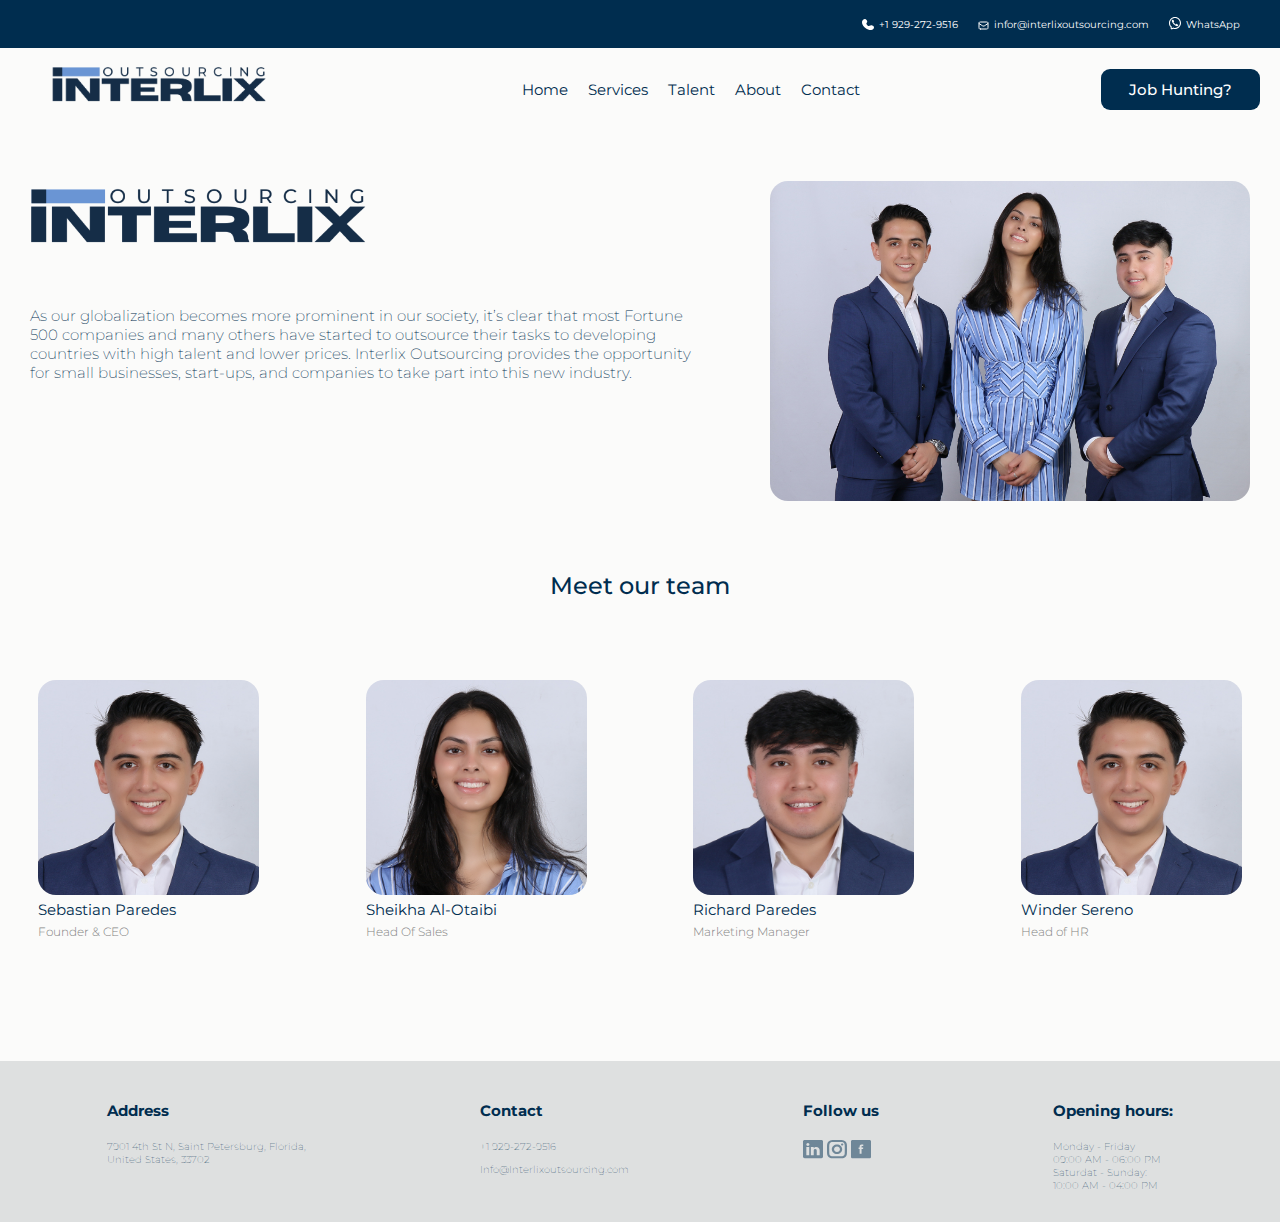
==== about.html @ 21074e36 "deploy of about page" ====
<!DOCTYPE html>
<html>
<head>
    <meta name="viewport" content="width=device-width, initial-scale=1">
    <link rel="stylesheet" type="text/css" href="css/about-mobile.css" media="screen and (max-width: 768px)">
    <link rel="stylesheet" type="text/css" href="css/about.css" media="screen and (min-width: 769px)">    
    <link href="https://fonts.googleapis.com/css2?family=Montserrat:wght@100;200;300;400;500;600;700&display=swap" rel="stylesheet">
</head>
<div class="header">
    <nav class="navbar navbar-1">
        <div class="nav-block">
            <svg xmlns="http://www.w3.org/2000/svg" width="12" height="11" viewBox="0 0 12 11" fill="none">
                <path d="M4.5282 0.904869L5.01495 1.70439C5.45422 2.4259 5.2779 3.37242 4.58602 4.00662C4.58602 4.00662 3.74691 4.77594 5.26837 6.17067C6.78937 7.56492 7.62915 6.79616 7.62915 6.79616C8.32102 6.16194 9.35355 6.00031 10.1407 6.40298L11.0128 6.84917C12.2014 7.45719 12.3418 8.9851 11.2971 9.94279C10.6693 10.5182 9.9003 10.966 9.05017 10.9955C7.6191 11.0453 5.18872 10.7133 2.75077 8.47848C0.312849 6.24368 -0.0493409 4.01585 0.00491405 2.70401C0.0371415 1.92473 0.525601 1.21979 1.15336 0.644347C2.19807 -0.313308 3.86488 -0.184635 4.5282 0.904869Z" fill="white"/>
              </svg>
              <div class="nav-text">
                +1 929-272-9516
              </div>
        </div>
        <div class="nav-block">
            <a href="mailto:infor@interlixoutsourcing.com" target="_blank">
            <svg xmlns="http://www.w3.org/2000/svg" width="11" height="9" viewBox="0 0 11 9" fill="none">
                <path d="M1 2.5L3.72496 4.31665C4.36647 4.7443 4.68725 4.95815 5.0339 5.04125C5.3403 5.11465 5.6597 5.11465 5.9661 5.04125C6.31275 4.95815 6.63355 4.7443 7.27505 4.31665L10 2.5M2.6 8H8.4C8.96005 8 9.2401 8 9.454 7.891C9.64215 7.79515 9.79515 7.64215 9.891 7.454C10 7.2401 10 6.96005 10 6.4V2.6C10 2.03995 10 1.75992 9.891 1.54601C9.79515 1.35785 9.64215 1.20486 9.454 1.10899C9.2401 1 8.96005 1 8.4 1H2.6C2.03995 1 1.75992 1 1.54601 1.10899C1.35785 1.20486 1.20486 1.35785 1.10899 1.54601C1 1.75992 1 2.03994 1 2.6V6.4C1 6.96005 1 7.2401 1.10899 7.454C1.20486 7.64215 1.35785 7.79515 1.54601 7.891C1.75992 8 2.03994 8 2.6 8Z" stroke="white" stroke-linecap="round" stroke-linejoin="round"/>
              </svg>
            </a>
              <div class="nav-text">
                infor@interlixoutsourcing.com
              </div>
        </div>
        <div class="nav-block">
            <a href="http://wa.me/+13475621652" target="_blank">
            <svg xmlns="http://www.w3.org/2000/svg" width="12" height="13" viewBox="0 0 12 13" fill="none">
                <path d="M2.73493 3.82155C2.79726 3.3286 3.4379 2.65864 3.94632 2.73298L3.94551 2.73217C4.4403 2.8262 4.83198 3.67781 5.05284 4.06074C5.20933 4.33858 5.10771 4.62008 4.96175 4.73886C4.76484 4.89757 4.45693 5.11655 4.52153 5.33642C4.63639 5.72729 6.00002 7.09093 6.67071 7.47859C6.92457 7.62531 7.10866 7.23831 7.26586 7.04004C7.38008 6.88753 7.66181 6.79639 7.93901 6.94693C8.35301 7.18802 8.74301 7.46822 9.10366 7.78366C9.28377 7.9342 9.32604 8.15669 9.20124 8.39184C8.98142 8.806 8.34564 9.35217 7.88413 9.24117C7.07806 9.04737 3.81821 7.78366 2.77111 4.12257C2.71223 3.94938 2.72705 3.8839 2.73493 3.82155Z" fill="white"/>
                <path fill-rule="evenodd" clip-rule="evenodd" d="M6 12C5.33258 12 4.96331 11.9284 4.36364 11.7273L3.21514 12.3015C2.48979 12.6642 1.63636 12.1367 1.63636 11.3258V10.0909C0.461755 8.99564 0 7.73275 0 6C0 2.68629 2.68629 0 6 0C9.31369 0 12 2.68629 12 6C12 9.31369 9.31369 12 6 12ZM2.72727 9.61653L2.38034 9.29302C1.46775 8.44211 1.09091 7.49078 1.09091 6C1.09091 3.28879 3.28879 1.09091 6 1.09091C8.71124 1.09091 10.9091 3.28879 10.9091 6C10.9091 8.71124 8.71124 10.9091 6 10.9091C5.46235 10.9091 5.21018 10.8605 4.71052 10.693L4.28098 10.5489L2.72727 11.3258V9.61653Z" fill="white"/>
              </svg>
                              </a>
              <div class="nav-text">
                WhatsApp
              </div>
        </div>
    </nav>
    <nav class="navbar navbar-2">
<div class="navbar-logo">
    <img src="assets/logo.png" alt="Interlix Logo" width="280" height="51">
</div>
<div class="navbar-buttons">
    <ul>
        <li><a href="index.html">Home</a></li>
        <li><a href="services.html">Services</a></li>
        <li><a href="#">Talent</a></li>
        <li><a href="about.html">About</a></li>
        <li><a href="#">Contact</a></li>
    </ul>
</div>
<div class="job-hunting-button">
    <a href="#" class="button">Job Hunting?</a>
</div>
</nav>

<body>

    <div class="about-section">
        <div class="about-content">
            <img src="assets/logo.png">
            <h3>As our globalization becomes more prominent in our society, it’s clear that most Fortune 500 companies and many others have started to outsource their tasks to developing countries with high talent and lower prices. Interlix Outsourcing provides the opportunity for small businesses, start-ups, and companies to take part into this new industry. </h3>
        </div>
        <div class="team-photo">
            <img src="assets/team.jpg">
        </div>
    </div>

    <div class="meet-our-team">
        <h2>Meet our team</h2>
        <div class="profile-cards">
            <div class="profile-card">
                <img src="assets/Sebastian.jpg">
                <h4>Sebastian Paredes</h4>
                <p>Founder & CEO</p>
            </div>
            <div class="profile-card">
                <img src="assets/Sheikha.jpg">
                <h4>Sheikha Al-Otaibi</h4>
                <p>Head Of Sales</p>
            </div>
            <div class="profile-card">
                <img src="assets/Richard.jpg">
                <h4>Richard Paredes</h4>
                <p>Marketing Manager</p>
            </div>
            <div class="profile-card">
                <img src="assets/Sebastian.jpg">
                <h4>Winder Sereno</h4>
                <p>Head of HR</p>
            </div>
        </div>
    </div>

    <footer class="footer">
        <div class="footer-block">
            <h4>Address</h4>
            <p>7901 4th St N, Saint Petersburg, Florida,<br>United States, 33702</p>
        </div>
        
        <div class="footer-block">
            <h4>Contact</h4>
            <p>+1 929-272-9516</p>
            <p>Info@Interlixoutsourcing.com</p>
        </div>

        <div class="footer-block">
            <h4>Follow us</h4>
            <a href="https://www.linkedin.com/company/interlix-outsourcing-boston/" target="_blank">
            <svg xmlns="http://www.w3.org/2000/svg" width="20" height="19" viewBox="0 0 20 19" fill="none">
                <path opacity="0.5" d="M18.3996 0.00164536H1.71246C1.49738 -0.0075959 1.28241 0.0221576 1.07988 0.0892198C0.877343 0.156282 0.691222 0.259323 0.532151 0.392438C0.373092 0.525565 0.244207 0.686164 0.152897 0.865027C0.0615863 1.0439 0.00962478 1.23753 0 1.43484V16.7758C0.0125997 17.1887 0.19707 17.5816 0.515525 17.8737C0.833981 18.1658 1.26227 18.335 1.71246 18.3466H18.3996C18.8372 18.3287 19.2498 18.1542 19.5489 17.8606C19.848 17.567 20.0098 17.1776 19.9995 16.7758V1.43484C20.0032 1.2428 19.9639 1.05211 19.8843 0.874463C19.8047 0.696827 19.6863 0.535976 19.5364 0.401771C19.3867 0.267578 19.2086 0.162875 19.0131 0.0940698C18.8176 0.0252648 18.6088 -0.00618563 18.3996 0.00164536ZM6.24986 15.2968H3.33742V7.12181H6.24986V15.2968ZM4.86239 5.88349C4.65915 5.88999 4.45665 5.85787 4.2676 5.78914C4.07854 5.72042 3.90702 5.61657 3.76383 5.48413C3.62062 5.3517 3.50881 5.19353 3.43543 5.01956C3.36205 4.84559 3.32869 4.65959 3.33742 4.47323C3.32844 4.28485 3.36247 4.09683 3.43736 3.92124C3.51224 3.74563 3.62632 3.58633 3.77225 3.45354C3.9182 3.32075 4.09278 3.21741 4.28481 3.15015C4.47686 3.08288 4.6821 3.05319 4.88739 3.06296C5.09062 3.05647 5.29313 3.08858 5.48217 3.15731C5.67123 3.22603 5.84275 3.32988 5.98595 3.46232C6.12916 3.59475 6.24097 3.75292 6.31434 3.92689C6.38773 4.10086 6.42109 4.28686 6.41235 4.47323C6.42134 4.6616 6.3873 4.84962 6.31242 5.02521C6.23753 5.20082 6.12346 5.36012 5.97753 5.49291C5.83158 5.6257 5.65699 5.72904 5.46496 5.7963C5.27292 5.86357 5.06767 5.89326 4.86239 5.88349ZM16.6746 15.2968H13.7497V10.8252C13.7497 9.75889 13.3372 9.0251 12.2997 9.0251C11.9775 9.02762 11.6639 9.12152 11.4021 9.29397C11.1402 9.46641 10.943 9.70891 10.8373 9.98821C10.756 10.1976 10.722 10.4199 10.7373 10.6417V15.2968H7.86232V7.12181H10.7373V8.26837C10.9929 7.83761 11.3732 7.48011 11.8365 7.23521C12.2997 6.99042 12.8277 6.86783 13.3622 6.881C15.2496 6.881 16.6746 8.02759 16.6746 10.4698V15.2968Z" fill="#002D4F"/>
              </svg>
            </a>
            <a href="https://www.instagram.com/interlixoutsourcing/" target="_blank">
              <svg xmlns="http://www.w3.org/2000/svg" width="20" height="19" viewBox="0 0 20 19" fill="none">
                <path opacity="0.5" d="M14.4319 0.0590178C15.4466 0.101498 16.148 0.238266 16.7971 0.469683C17.4465 0.701196 17.9383 0.994676 18.427 1.44302C18.9157 1.89134 19.2356 2.34242 19.4881 2.93822C19.7403 3.53374 19.8894 4.17706 19.9357 5.1078C19.993 6.26209 20 6.66896 20 9.17329C20 11.6777 19.993 12.0845 19.9357 13.2388C19.8894 14.1696 19.7403 14.8129 19.488 15.4086C19.2356 16.0042 18.9156 16.4553 18.427 16.9036C17.9383 17.3519 17.4465 17.6454 16.797 17.877C16.1477 18.1084 15.4464 18.2451 14.4319 18.2876C13.1739 18.3402 12.7305 18.3466 10 18.3466C7.26953 18.3466 6.82609 18.3402 5.5681 18.2876C4.55355 18.2451 3.85226 18.1084 3.20285 17.8769C2.55347 17.6454 2.06166 17.3519 1.57302 16.9036C1.08431 16.4553 0.76435 16.0041 0.511932 15.4084C0.259703 14.8129 0.110642 14.1696 0.0643366 13.2389C0.00696079 12.0853 0 11.6787 0 9.17329C0 6.66788 0.0069608 6.26133 0.0643373 5.10774C0.110642 4.17706 0.259703 3.53374 0.511969 2.93814C0.764325 2.34248 1.08428 1.89135 1.57298 1.44306C2.06166 0.994722 2.55347 0.701223 3.20288 0.469685C3.85197 0.238274 4.55341 0.101498 5.56803 0.0590177C6.82562 0.00638479 7.26877 0 10 0C12.7312 0 13.1744 0.00638489 14.4319 0.0590178ZM10 2.03851C7.29966 2.03851 6.88667 2.04446 5.66933 2.09541C4.89679 2.12776 4.43294 2.21821 4.0079 2.36974C3.64498 2.49913 3.41438 2.63675 3.14437 2.88447C2.8743 3.13221 2.72428 3.34374 2.5833 3.67649C2.41808 4.06657 2.31951 4.492 2.28425 5.20067C2.22871 6.31733 2.22222 6.69621 2.22222 9.17329C2.22222 11.6504 2.22871 12.0293 2.28425 13.1459C2.31951 13.8546 2.41808 14.28 2.58325 14.67C2.72428 15.0029 2.87433 15.2144 3.14441 15.4622C3.41438 15.7099 3.64498 15.8475 4.00777 15.9768C4.4331 16.1284 4.89684 16.2189 5.66937 16.2512C6.88717 16.3021 7.30043 16.3081 10 16.3081C12.6996 16.3081 13.1128 16.3021 14.3307 16.2512C15.1031 16.2189 15.5668 16.1284 15.9921 15.9769C16.355 15.8475 16.5856 15.7099 16.8556 15.4622C17.1256 15.2145 17.2757 15.0029 17.4167 14.6701C17.5819 14.28 17.6805 13.8546 17.7157 13.146C17.7713 12.0286 17.7778 11.6494 17.7778 9.17329C17.7778 6.69727 17.7713 6.31807 17.7158 5.20068C17.6805 4.492 17.5819 4.06657 17.4168 3.67665C17.2757 3.3437 17.1256 3.13214 16.8556 2.88443C16.5856 2.63675 16.355 2.49914 15.9921 2.36975C15.567 2.2182 15.1032 2.12776 14.3306 2.09541C13.1133 2.04446 12.7003 2.03851 10 2.03851ZM10 13.9298C7.1363 13.9298 4.81481 11.8003 4.81481 9.17331C4.81481 6.54635 7.1363 4.41678 10 4.41678C12.8637 4.41678 15.1852 6.54635 15.1852 9.17331C15.1852 11.8003 12.8637 13.9298 10 13.9298ZM10 11.8913C11.6364 11.8913 12.963 10.6744 12.963 9.17331C12.963 7.67219 11.6364 6.45529 10 6.45529C8.3636 6.45529 7.03704 7.67219 7.03704 9.17331C7.03704 10.6744 8.3636 11.8913 10 11.8913ZM15.1852 5.43604C14.5715 5.43604 14.0741 4.9797 14.0741 4.41678C14.0741 3.85386 14.5715 3.39752 15.1852 3.39752C15.7988 3.39752 16.2963 3.85386 16.2963 4.41678C16.2963 4.9797 15.7988 5.43604 15.1852 5.43604Z" fill="#002D4F"/>
              </svg>
            </a>
            <a href="https://www.facebook.com/profile.php?id=100094595775910" target="_blank">
              <svg xmlns="http://www.w3.org/2000/svg" width="20" height="19" viewBox="0 0 20 19" fill="none">
                <path opacity="0.5" d="M18.4375 0H1.5625C0.699219 0 0 0.641415 0 1.43333V16.9133C0 17.7052 0.699219 18.3466 1.5625 18.3466H18.4375C19.3008 18.3466 20 17.7052 20 16.9133V1.43333C20 0.641415 19.3008 0 18.4375 0ZM12.207 7.61815L12.0938 8.99056H10.5586V13.7564H8.62109V8.99056H7.58594V7.61815H8.62109V6.69723C8.62109 6.29232 8.63281 5.66524 8.95312 5.27465C9.29297 4.86257 9.75781 4.58307 10.5586 4.58307C11.8633 4.58307 12.4102 4.75507 12.4102 4.75507L12.1523 6.15974C12.1523 6.15974 11.7227 6.04507 11.3203 6.04507C10.918 6.04507 10.5586 6.17765 10.5586 6.54673V7.61815H12.207Z" fill="#002D4F"/>
              </svg>
            </a>
        </div>
        <div class="footer-block">
            <h4>Opening hours:</h4>
            <p>Monday - Friday <br>
            09:00 AM - 06:00 PM<br>
            Saturdat - Sunday: <br>
            10:00 AM - 04:00 PM</p>
        </div>
    </footer>
    
</body>
</html>
---- css/about-mobile.css ----
body {
    margin: 0;
    padding: 0;
    font-family: 'Montserrat', sans-serif;
    font-weight: 100;
    background: #FBFBFA;
}

/* HEADER */

.header {
    background: #FBFBFA;
    display: flex;
    flex-direction: column;
    align-items: stretch;
    font-family: 'Montserrat', sans-serif;
    font-weight: 100;
}

.navbar {
    display: flex;
    align-items: center;
    padding: 10px 20px;
    color: #ffffff;
    font-weight: bold;
    font-size: 16px;
}

/* NAVBAR 1 */

.navbar-1 {
    background: #002D4F;
    height: 28px;
    display: flex;
    align-items: center;
    justify-content: space-between;
    padding-right: 40px;
    padding-left: 40px;
}

.nav-block {
    display: flex;
    align-items: center;
    justify-content: center;
    flex-direction: row;
}

.nav-block svg {
    margin-right: 5px;
}

.nav-text {
    font-size: 10px;
    font-weight: 400;
    margin-right: 20px;
}

/* NAVBAR 2 */

.navbar-2 {
    height: 83px;
    display: flex;
    justify-content: space-between;
    align-items: center;
    padding: 0 20px;
    display: none;
}

.navbar-logo img {
    width: 280px;
    height: 51px;
    display: none;
}

.navbar-buttons ul {
    list-style: none;
    display: flex;
    align-items: center;
    justify-content: space-between;
    margin: 0;
    padding: 0;
    width: 500px;
    display: none;
}

.navbar-buttons li {
    margin-right: 20px;
    display: none;
}

.navbar-buttons a {
    text-decoration: none;
    color: #002D4F;; 
    font-family: Montserrat;
    font-size: 15px;
    font-weight: 400;
    display: none;
}

.job-hunting-button .button {
    width: 159px;
    height: 41px;
    background: #002D4F;
    color: #FFF;
    text-align: center;
    font-family: Montserrat;
    font-size: 15px;
    display: flex;
    font-weight: 500;
    border-radius: 9px;
    align-items: center;
    justify-content: center;
    text-decoration: none;
    border: none;
    cursor: pointer;
    display: none;
}

/* ABOUT SECTION */

.about-section {
    display: flex;
    align-items: center;
    justify-content: center;
    flex-direction: column;
    margin-top: 50px;
}

.about-content {
    display: flex;
    align-items: flex-start;
    justify-content: center;
    flex-direction: column;
    width: 100%;
}

.about-content img {
    display: flex;
    height: 5rem;
    margin-left: -20px;
}

.about-content h3 {
    font-size: 15px;
    font-weight: 200;
    color: #002D4F;
    padding: 30px;
}

.team-photo img {
    display: flex;
    height: 15rem;
    border-radius: 18px;
}

.team-photo {
    display: flex;
    align-items: center;
    justify-content: center;
    margin-left: 30px;
    margin-right: 30px;
}

/* MEET OUR TEAM SECTION */

.meet-our-team {
    display: flex;
    flex-direction: column;
    align-items: center;
    margin-top: 50px;
    margin-bottom: 50px;
    width: 100%;
}

.meet-our-team h2 {
    color: #002D4F;
    font-weight: 500;
}

.profile-cards {
    display: flex;
    align-items: center;
    justify-content: space-around;
    gap: 30px;
    flex-direction: column;
    padding: 60px;

}

.profile-card {
    display: flex;
    flex-direction: column;
}

.profile-card img{
    height: 215px;
    width: 221px;
    border-radius: 18px;
}

.profile-card h4 {
    font-size: 15px;
    margin-top: 5px;
    margin-bottom: 0px;
    color: #002D4F;
    font-weight: 400;
}

.profile-card p {
    font-size: 12px;
    margin-top: 5px;
    opacity: 0.5;
    font-weight: 300;
}

/* FOOTER */

.footer {
    background-color: #DEE0E0;
    padding: 20px;
    display: flex;
    justify-content: space-around;
    color: #002D4F;
    flex-direction: column;
}

.footer-block {
    text-align: left;
    padding: 20px;

}

.footer h4 {
    font-size: 25px;
}

.footer p {
    font-size: 20px;
}

.footer svg {
    cursor: pointer;
}


.footer-block a {
    text-decoration: none;
}
---- css/about.css ----
body {
    margin: 0;
    padding: 0;
    font-family: 'Montserrat', sans-serif;
    font-weight: 100;
    background: #FBFBFA;
}

/* HEADER */

.header {
    background: #FBFBFA;
    display: flex;
    flex-direction: column;
    align-items: stretch;
    font-family: 'Montserrat', sans-serif;
    font-weight: 100;
}

.navbar {
    display: flex;
    align-items: center;
    padding: 10px 20px;
    color: #ffffff;
    font-weight: bold;
    font-size: 16px;
}

/* NAVBAR 1 */

.navbar-1 {
    background: #002D4F;
    height: 28px;
    display: flex;
    align-items: center;
    justify-content: flex-end;
}

.nav-block {
    display: flex;
    align-items: center;
    justify-content: center;
    flex-direction: row;
}

.nav-block svg {
    margin-right: 5px;
}

.nav-text {
    font-size: 10px;
    font-weight: 400;
    margin-right: 20px;
}

/* NAVBAR 2 */

.navbar-2 {
    height: 83px;
    display: flex;
    justify-content: space-between;
    align-items: center;
    padding: 0 20px;
}

.navbar-logo img {
    width: fill;
    height: fill;
}

.navbar-buttons ul {
    list-style: none;
    display: flex;
    align-items: center;
    justify-content: space-around;
    margin: 0;
    padding: 0;
}

.navbar-buttons li {
    margin-right: 20px;
}

.navbar-buttons a {
    text-decoration: none;
    color: #002D4F;; 
    font-family: Montserrat;
    font-size: 15px;
    font-weight: 400;
}

.job-hunting-button .button {
    width: 159px;
    height: 41px;
    background: #002D4F;
    color: #FFF;
    text-align: center;
    font-family: Montserrat;
    font-size: 15px;
    display: flex;
    font-weight: 500;
    border-radius: 9px;
    align-items: center;
    justify-content: center;
    text-decoration: none;
    border: none;
    cursor: pointer;
}

/* ABOUT SECTION */

.about-section {
    display: flex;
    align-items: flex-start;
    justify-content: center;
    flex-direction: row;
    margin-top: 50px;
}

.about-content {
    display: flex;
    align-items: flex-start;
    justify-content: center;
    flex-direction: column;
    width: 100%;
}

.about-content img {
    display: flex;
    height: 5rem;
    margin-left: -20px;
}

.about-content h3 {
    font-size: 15px;
    font-weight: 200;
    color: #002D4F;
    padding: 30px;
    max-width: 800px;
}

.team-photo img {
    display: flex;
    height: 20rem;
    border-radius: 18px;
}

.team-photo {
    display: flex;
    margin-left: 30px;
    margin-right: 30px;
}

/* MEET OUR TEAM SECTION */

.meet-our-team {
    display: flex;
    flex-direction: column;
    align-items: center;
    margin-top: 50px;
    margin-bottom: 50px;
    width: 100%;
}

.meet-our-team h2 {
    color: #002D4F;
    font-weight: 500;
}

.profile-cards {
    display: flex;
    align-items: center;
    justify-content: space-around;
    gap: 30px;
    flex-direction: row;
    padding: 60px;
    width: 100%;
}

.profile-card {
    display: flex;
    flex-direction: column;
}

.profile-card img{
    height: 215px;
    width: 221px;
    border-radius: 18px;
}

.profile-card h4 {
    font-size: 15px;
    margin-top: 5px;
    margin-bottom: 0px;
    color: #002D4F;
    font-weight: 400;
}

.profile-card p {
    font-size: 12px;
    margin-top: 5px;
    opacity: 0.5;
    font-weight: 300;
}

/* FOOTER */

.footer {
    background-color: #DEE0E0;
    padding: 20px;
    display: flex;
    justify-content: space-around;
    color: #002D4F;
    
}

.footer-block {
    text-align: left;
}

.footer h4 {
    font-size: 15px;
}

.footer p {
    font-size: 10px;
}

.footer svg {
    cursor: pointer;
}

.footer-block a {
    text-decoration: none;
}
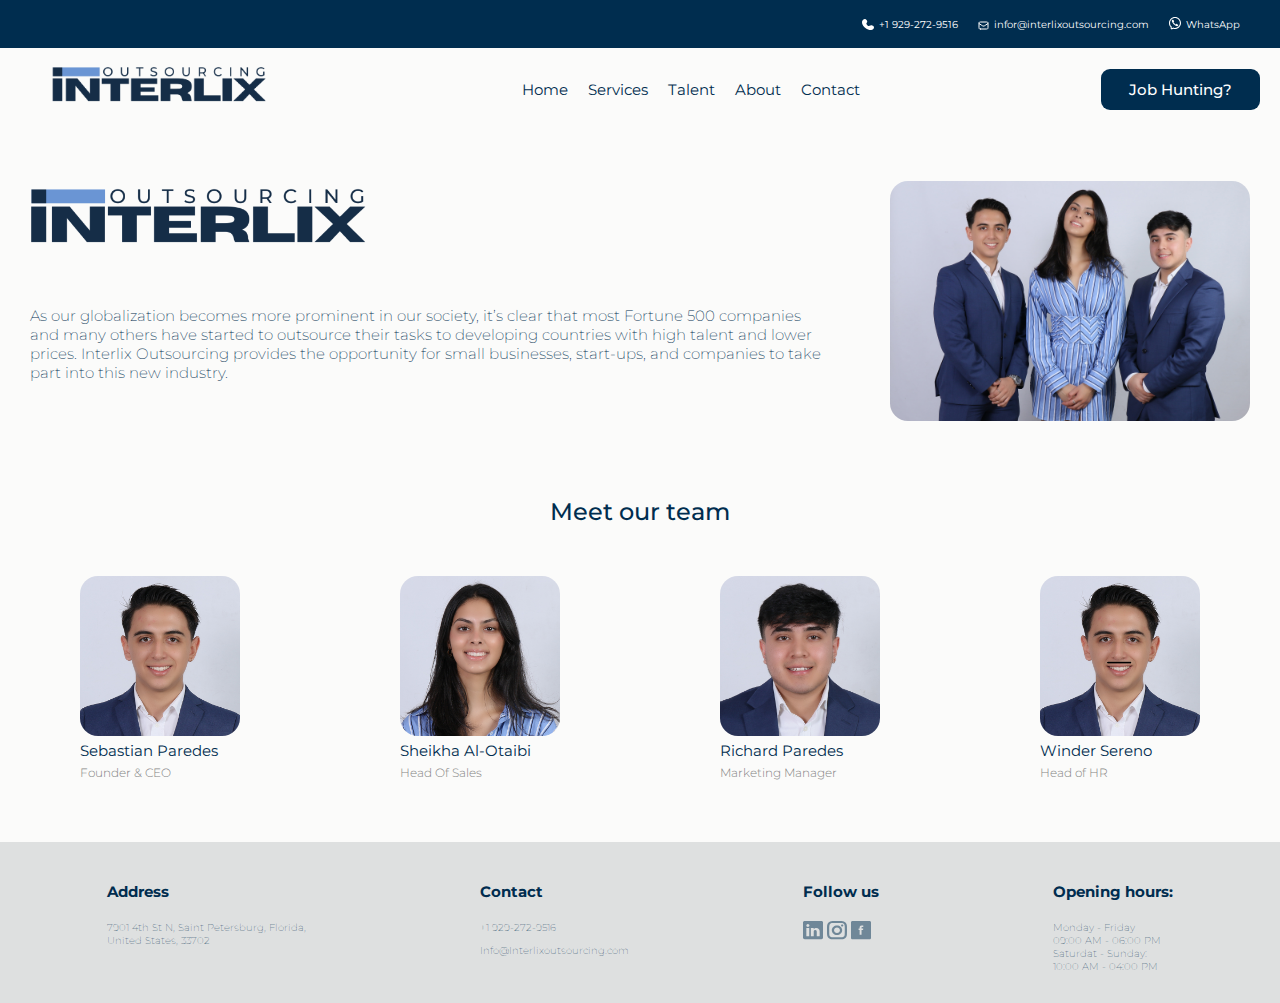
==== commit 64685e94: "services page done" ====
--- a/about.html
+++ b/about.html
@@ -87,7 +87,7 @@
                 <p>Marketing Manager</p>
             </div>
             <div class="profile-card">
-                <img src="assets/Sebastian.jpg">
+                <img src="assets/Winder.png">
                 <h4>Winder Sereno</h4>
                 <p>Head of HR</p>
             </div>
--- a/css/about.css
+++ b/css/about.css
@@ -136,12 +136,12 @@
     font-weight: 200;
     color: #002D4F;
     padding: 30px;
-    max-width: 800px;
+    max-width: 50rem;
 }
 
 .team-photo img {
     display: flex;
-    height: 20rem;
+    height: 15rem;
     border-radius: 18px;
 }
 
@@ -165,15 +165,14 @@
 .meet-our-team h2 {
     color: #002D4F;
     font-weight: 500;
+    margin-bottom: 50px;
 }
 
 .profile-cards {
     display: flex;
     align-items: center;
     justify-content: space-around;
-    gap: 30px;
     flex-direction: row;
-    padding: 60px;
     width: 100%;
 }
 
@@ -183,8 +182,8 @@
 }
 
 .profile-card img{
-    height: 215px;
-    width: 221px;
+    height: 10rem;
+    width: 10rem;
     border-radius: 18px;
 }
 
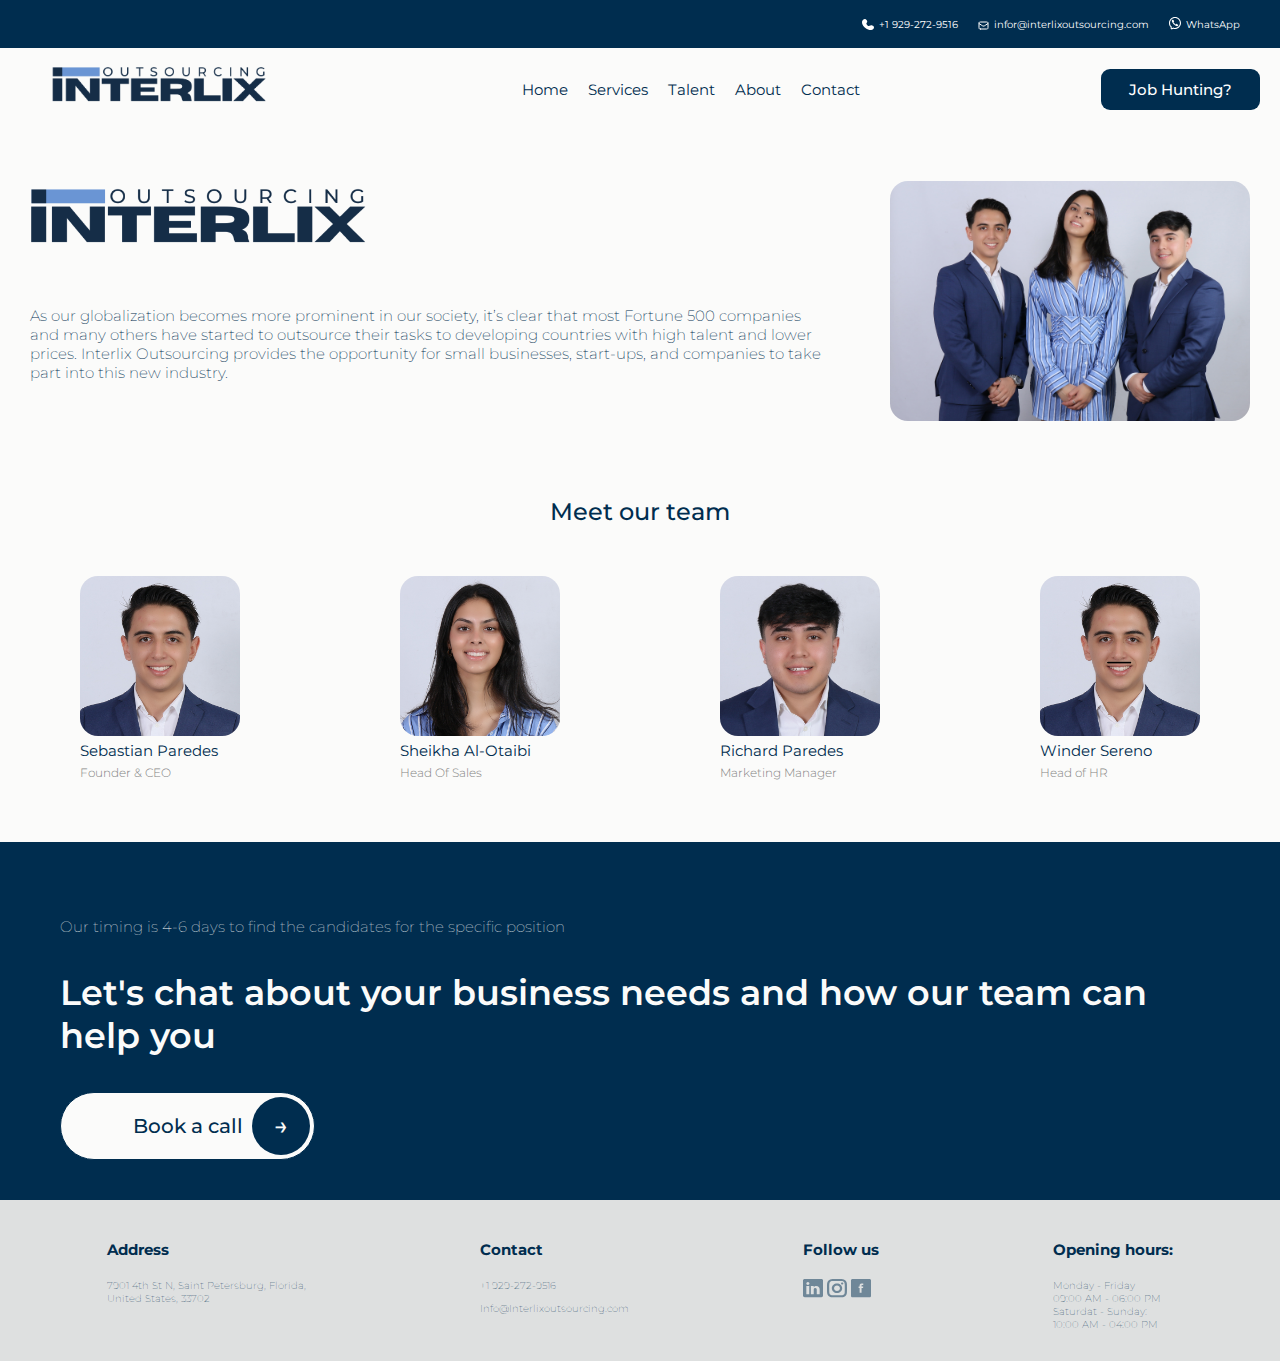
==== commit 9e4efc3f: "developer page done" ====
--- a/about.html
+++ b/about.html
@@ -94,6 +94,18 @@
         </div>
     </div>
 
+    <!-- CTA SECTION 2 -->
+
+<div class="cta-section-2">
+    <div class="cta-content-2">
+        <div class="cta-text-2">
+            <p>Our timing is 4-6 days to find the candidates for the specific position</p>
+            <h3>Let's chat about your business needs and how our team can help you</h3>
+        </div>        
+        <a href="#" class="cta-button-2">Book a call</a>
+    </div>
+  </div>
+
     <footer class="footer">
         <div class="footer-block">
             <h4>Address</h4>
--- a/css/about.css
+++ b/css/about.css
@@ -202,6 +202,74 @@
     font-weight: 300;
 }
 
+/* CTA SECTION 2 */
+
+.cta-section-2 {
+    background-color: #002D4F;
+    color: #FBFBFA;
+    padding: 40px;
+}
+
+.cta-content-2 {
+    display: flex;
+    color: #FBFBFA;
+    margin-left: 20px;
+    margin-right: 20px;
+    margin-top: 20px;
+    align-items: flex-start;
+    flex-direction: column;
+}
+
+.cta-text-2 {
+    text-align: left;
+    flex: 1;
+}
+
+.cta-text-2 p {
+    font-size: 15px;
+}
+
+.cta-text-2 h3 {
+    font-size: 35px;
+    font-weight: 600;
+}
+
+.cta-button-2 {
+    width: 253px;
+    height: 66px;
+    border-radius: 54px;
+    border: 1px solid #002D4F;
+    background: #FBFBFA;
+    color: #002D4F;
+    text-align: center;
+    font-family: Montserrat;
+    font-size: 20px;
+    font-weight: 500;
+    display: flex;
+    align-items: center;
+    justify-content: center;
+    text-decoration: none;
+    cursor: pointer;
+    position: relative;
+}
+
+.cta-button-2::after {
+    content: "\2192";
+    font-size: 24px;
+    width: 58px;
+    height: 58px;
+    background: #002D4F;
+    color: #FBFBFA;
+    border-radius: 50%;
+    display: flex;
+    align-items: center;
+    justify-content: center;
+    position: absolute;
+    right: 4px;
+    top: 50%;
+    transform: translateY(-50%);
+}
+
 /* FOOTER */
 
 .footer {
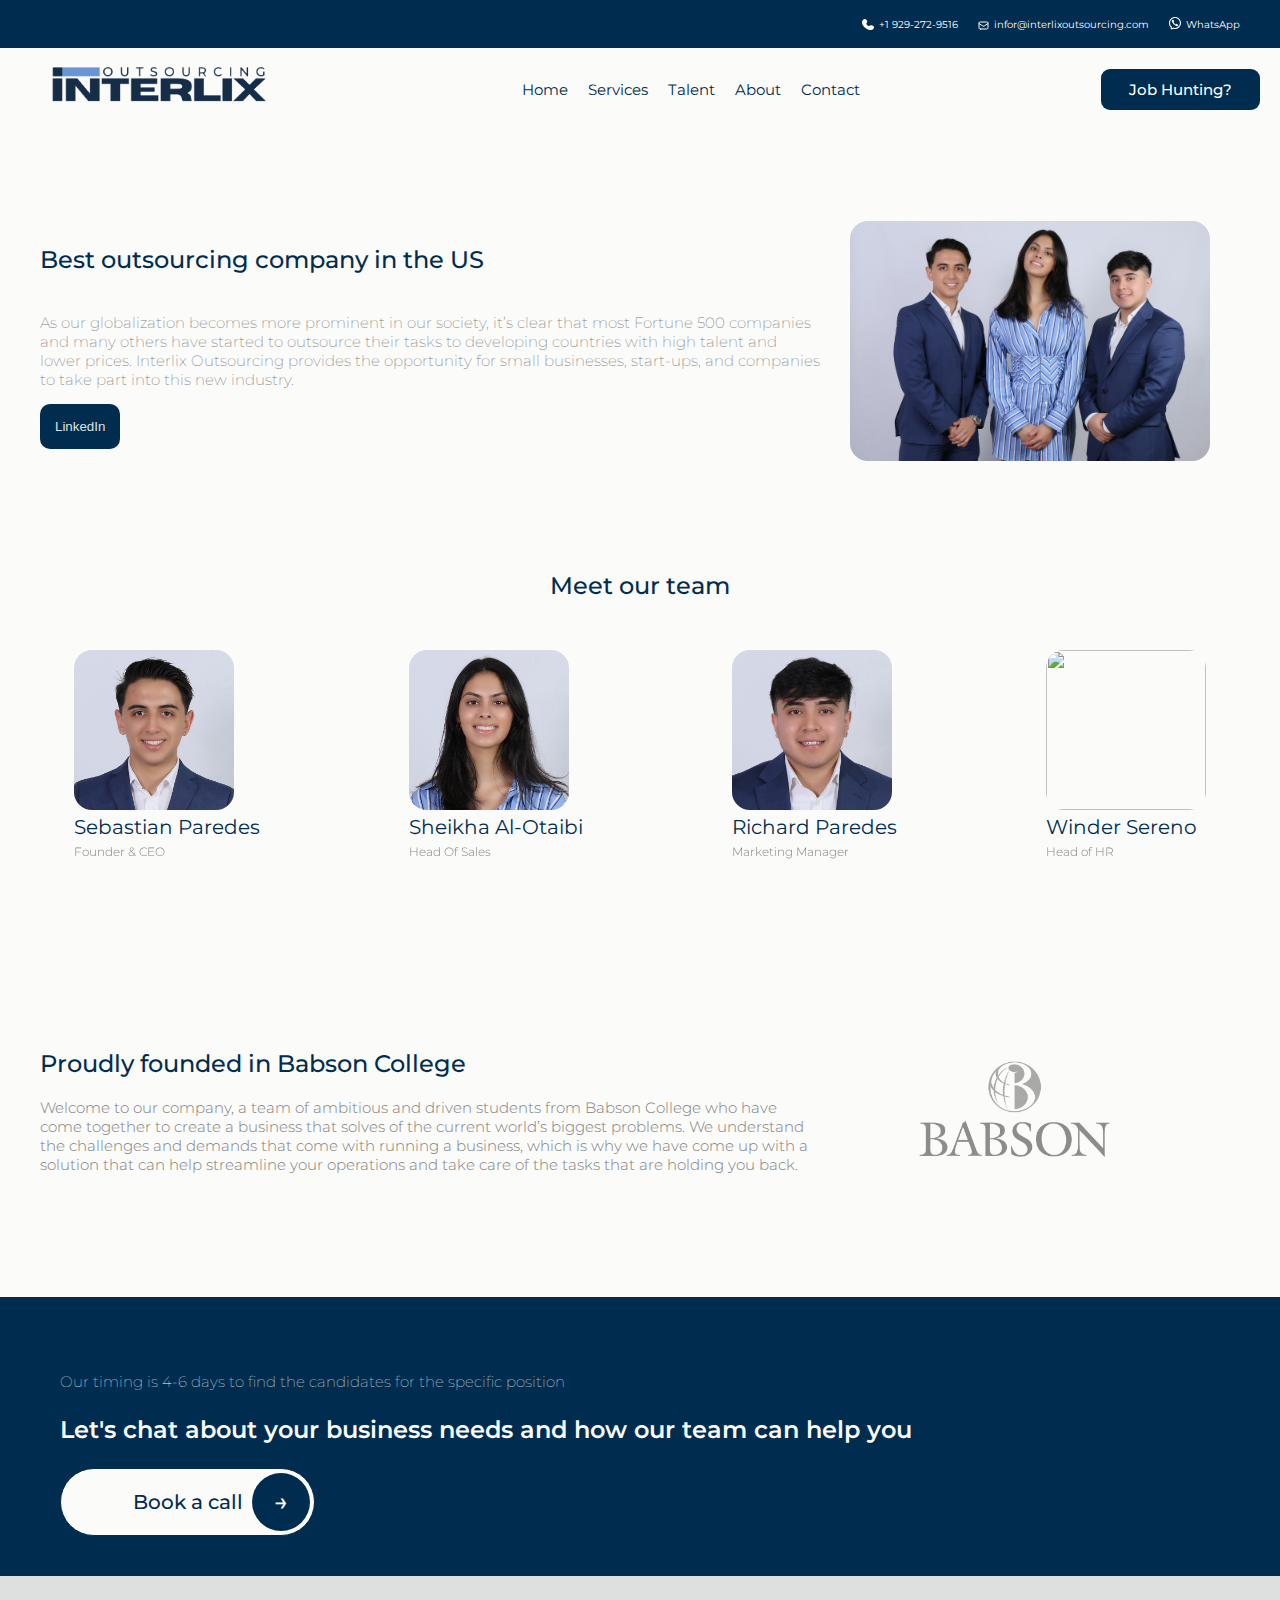
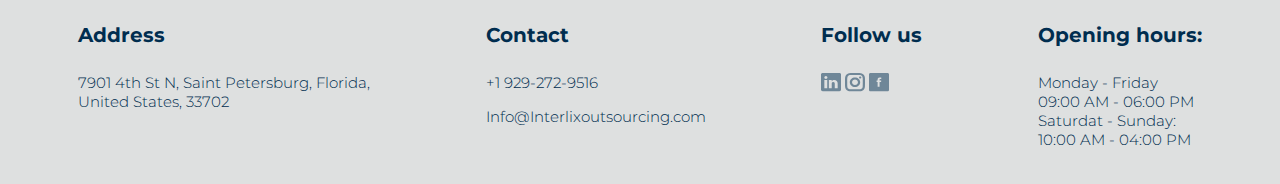
==== commit 90072d03: "added the links to about section" ====
--- a/about.html
+++ b/about.html
@@ -46,9 +46,9 @@
     <ul>
         <li><a href="index.html">Home</a></li>
         <li><a href="services.html">Services</a></li>
-        <li><a href="#">Talent</a></li>
+        <li><a href="talent.html">Talent</a></li>
         <li><a href="about.html">About</a></li>
-        <li><a href="#">Contact</a></li>
+        <li><a href="contact.html">Contact</a></li>
     </ul>
 </div>
 <div class="job-hunting-button">
@@ -60,8 +60,10 @@
 
     <div class="about-section">
         <div class="about-content">
-            <img src="assets/logo.png">
-            <h3>As our globalization becomes more prominent in our society, it’s clear that most Fortune 500 companies and many others have started to outsource their tasks to developing countries with high talent and lower prices. Interlix Outsourcing provides the opportunity for small businesses, start-ups, and companies to take part into this new industry. </h3>
+            <h3>Best outsourcing company in the US</h3>
+            <p>As our globalization becomes more prominent in our society, it’s clear that most Fortune 500 companies and many others have started to outsource their tasks to developing countries with high talent and lower prices. Interlix Outsourcing provides the opportunity for small businesses, start-ups, and companies to take part into this new industry. </p>
+            <button class="about-button"> LinkedIn
+            </button>
         </div>
         <div class="team-photo">
             <img src="assets/team.jpg">
@@ -94,6 +96,27 @@
         </div>
     </div>
 
+    <div class="college-section">
+        <div class="college-content">
+        <img src="assets/babson-logo.png">
+        <div class="college-description">
+            <h2>Proudly founded in Babson College</h2>
+            <p>Welcome to our company, a team of ambitious 
+                and driven students from Babson College who
+                 have come together to create a business 
+                 that solves of the current world’s biggest
+                  problems. We understand the challenges 
+                  and demands that come with running a 
+                  business, which is why we have come up 
+                  with a solution that can help streamline 
+                  your operations and take care of the tasks 
+                  that are holding you back.</p>
+        </div>
+        </div>
+    </div>
+    </div>
+
+
     <!-- CTA SECTION 2 -->
 
 <div class="cta-section-2">
@@ -102,7 +125,7 @@
             <p>Our timing is 4-6 days to find the candidates for the specific position</p>
             <h3>Let's chat about your business needs and how our team can help you</h3>
         </div>        
-        <a href="#" class="cta-button-2">Book a call</a>
+        <a href="contact.html" class="cta-button-2">Book a call</a>
     </div>
   </div>
 
--- a/css/about.css
+++ b/css/about.css
@@ -4,6 +4,7 @@
     font-family: 'Montserrat', sans-serif;
     font-weight: 100;
     background: #FBFBFA;
+    height: 100vh;
 }
 
 /* HEADER */
@@ -22,8 +23,6 @@
     align-items: center;
     padding: 10px 20px;
     color: #ffffff;
-    font-weight: bold;
-    font-size: 16px;
 }
 
 /* NAVBAR 1 */
@@ -79,6 +78,11 @@
 
 .navbar-buttons li {
     margin-right: 20px;
+}
+
+.navbar-buttons li:hover {
+    margin-right: 20px;
+    text-decoration: underline;
 }
 
 .navbar-buttons a {
@@ -115,6 +119,7 @@
     justify-content: center;
     flex-direction: row;
     margin-top: 50px;
+    padding: 40px;
 }
 
 .about-content {
@@ -122,20 +127,28 @@
     align-items: flex-start;
     justify-content: center;
     flex-direction: column;
-    width: 100%;
-}
-
-.about-content img {
-    display: flex;
-    height: 5rem;
-    margin-left: -20px;
+}
+
+.about-button {
+    background-color: #002D4F;
+    color: #DEE0E0;
+    border: none;
+    border-radius: 10px;
+    padding: 15px;
+    cursor: pointer;
 }
 
 .about-content h3 {
+    font-size: 24px;
+    font-weight: 500;
+    color: #002D4F;
+    max-width: 50rem;
+}
+
+.about-content p {
     font-size: 15px;
     font-weight: 200;
-    color: #002D4F;
-    padding: 30px;
+    color: gray;
     max-width: 50rem;
 }
 
@@ -149,6 +162,11 @@
     display: flex;
     margin-left: 30px;
     margin-right: 30px;
+    transition: transform 0.5s ease;
+}
+
+.team-photo:hover {
+    transform: scale(1.1);
 }
 
 /* MEET OUR TEAM SECTION */
@@ -166,6 +184,7 @@
     color: #002D4F;
     font-weight: 500;
     margin-bottom: 50px;
+    font-size: 24px;
 }
 
 .profile-cards {
@@ -181,14 +200,16 @@
     flex-direction: column;
 }
 
-.profile-card img{
+.profile-card img {
     height: 10rem;
     width: 10rem;
     border-radius: 18px;
+    cursor: pointer;
+
 }
 
 .profile-card h4 {
-    font-size: 15px;
+    font-size: 20px;
     margin-top: 5px;
     margin-bottom: 0px;
     color: #002D4F;
@@ -202,6 +223,48 @@
     font-weight: 300;
 }
 
+/* COLLEGE SECTION */
+
+.college-section {
+    display: flex;
+    align-items: center;
+    justify-content: center;
+}
+
+.college-content {
+    padding: 40px;
+    display: flex;
+    align-items: center;
+    justify-content: center;
+    flex-direction: row-reverse;
+}
+
+.college-section img {
+    height: 6rem;
+    padding: 100px;
+    margin-right: 30px;
+    filter: grayscale(1);
+    opacity: 0.5;
+    transition: opacity 1s ease,
+}
+
+.college-section img:hover {
+    filter: none;
+    opacity: 1;
+}
+
+.college-description h2{
+    font-size: 24px;
+    font-weight: 500;
+    color: #002D4F;
+}
+
+.college-description p{
+    font-size: 15px;
+    color: gray;
+    font-weight: 300;
+}
+
 /* CTA SECTION 2 */
 
 .cta-section-2 {
@@ -230,7 +293,7 @@
 }
 
 .cta-text-2 h3 {
-    font-size: 35px;
+    font-size: 24px;
     font-weight: 600;
 }
 
@@ -286,11 +349,12 @@
 }
 
 .footer h4 {
-    font-size: 15px;
+    font-size: 20px;
 }
 
 .footer p {
-    font-size: 10px;
+    font-size: 15px;
+    font-weight: 300;
 }
 
 .footer svg {
@@ -299,4 +363,4 @@
 
 .footer-block a {
     text-decoration: none;
-}
+}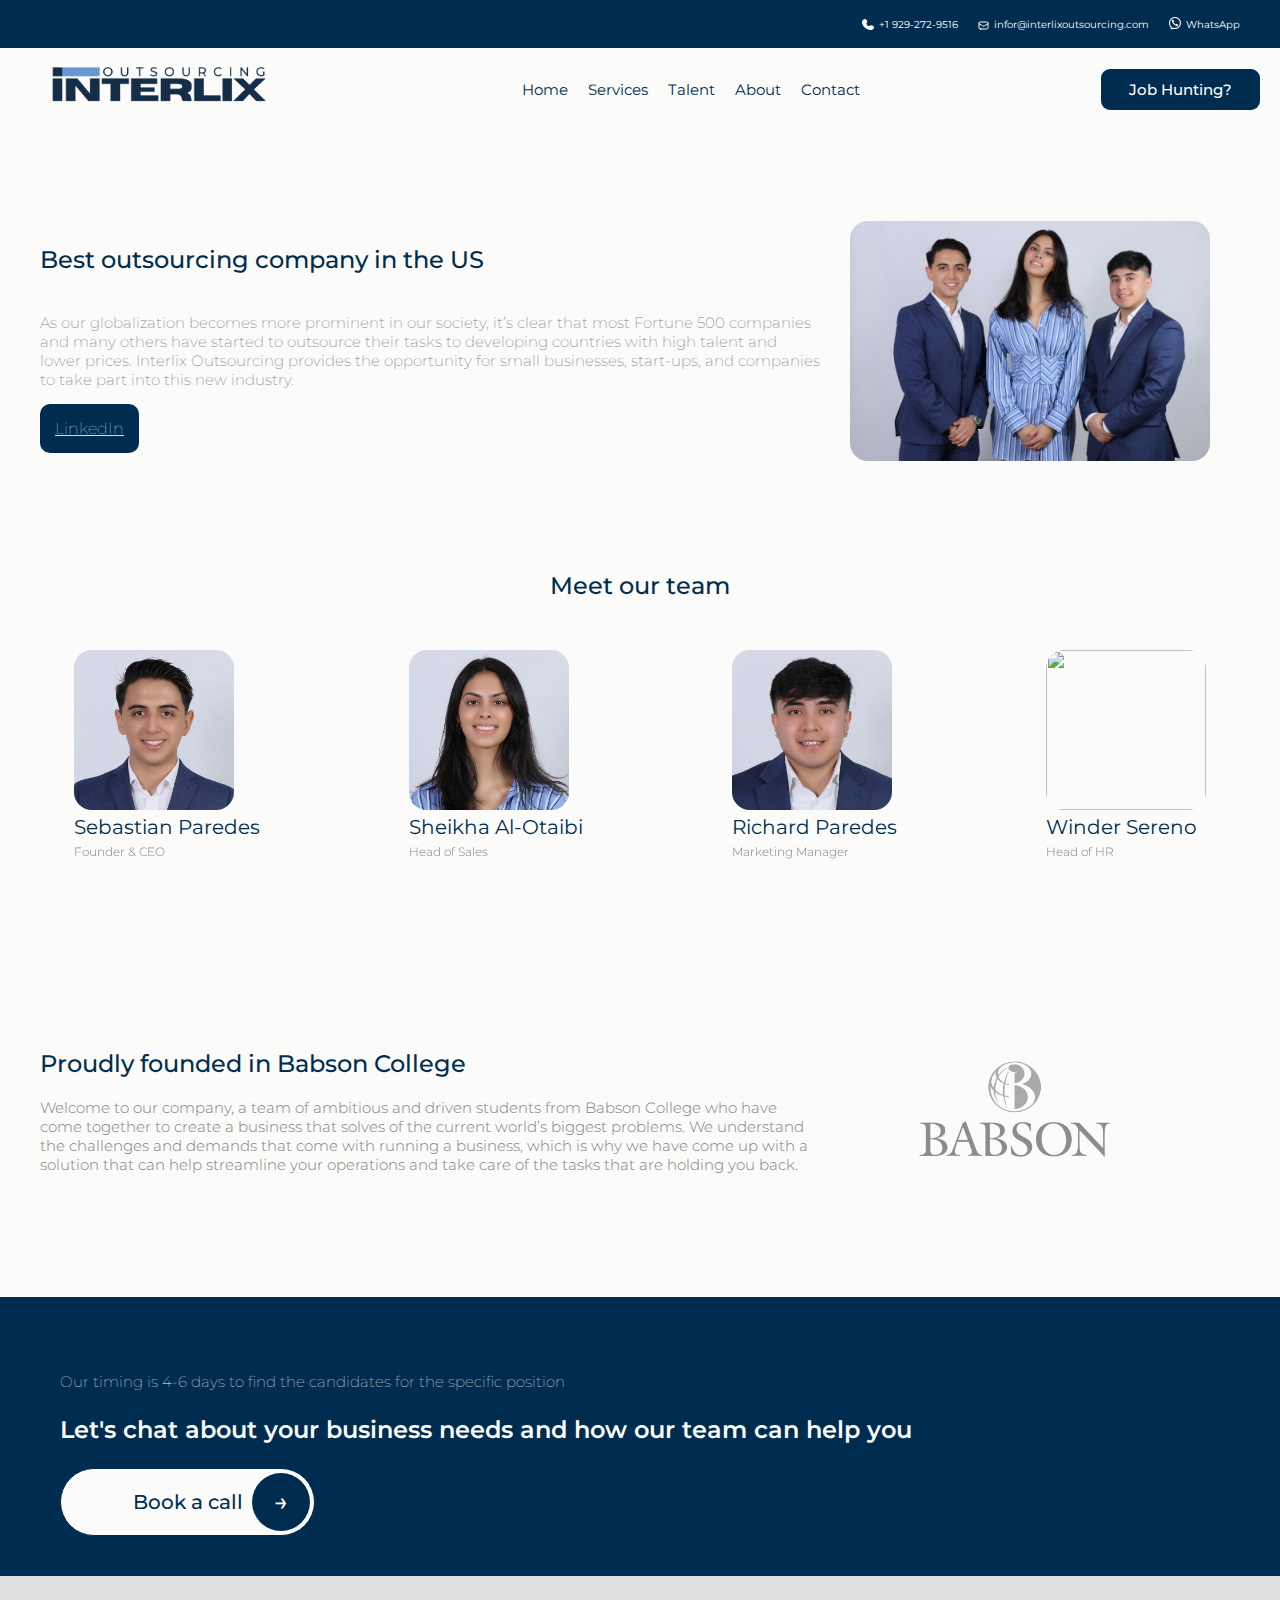
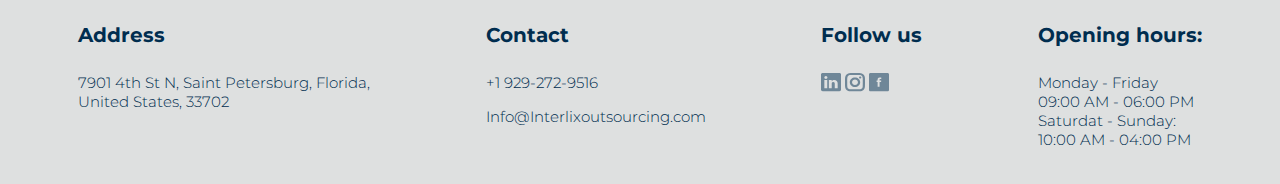
==== commit b50a0b48: "last details" ====
--- a/about.html
+++ b/about.html
@@ -2,7 +2,7 @@
 <html>
 <head>
     <meta name="viewport" content="width=device-width, initial-scale=1">
-    <link rel="stylesheet" type="text/css" href="css/about-mobile.css" media="screen and (max-width: 768px)">
+    <link rel="stylesheet" type="text/css" href="css/mobile/about-mobile.css" media="screen and (max-width: 768px)">
     <link rel="stylesheet" type="text/css" href="css/about.css" media="screen and (min-width: 769px)">    
     <link href="https://fonts.googleapis.com/css2?family=Montserrat:wght@100;200;300;400;500;600;700&display=swap" rel="stylesheet">
 </head>
@@ -62,8 +62,7 @@
         <div class="about-content">
             <h3>Best outsourcing company in the US</h3>
             <p>As our globalization becomes more prominent in our society, it’s clear that most Fortune 500 companies and many others have started to outsource their tasks to developing countries with high talent and lower prices. Interlix Outsourcing provides the opportunity for small businesses, start-ups, and companies to take part into this new industry. </p>
-            <button class="about-button"> LinkedIn
-            </button>
+            <a href="https://www.linkedin.com/company/interlix-outsourcing-boston/" target="_blank" class="about-button">LinkedIn</a>
         </div>
         <div class="team-photo">
             <img src="assets/team.jpg">
@@ -81,7 +80,7 @@
             <div class="profile-card">
                 <img src="assets/Sheikha.jpg">
                 <h4>Sheikha Al-Otaibi</h4>
-                <p>Head Of Sales</p>
+                <p>Head of Sales</p>
             </div>
             <div class="profile-card">
                 <img src="assets/Richard.jpg">
--- a/css/mobile/about-mobile.css
+++ b/css/mobile/about-mobile.css
@@ -0,0 +1,376 @@
+body {
+    margin: 0;
+    padding: 0;
+    font-family: 'Montserrat', sans-serif;
+    font-weight: 100;
+    background: #FBFBFA;
+}
+
+/* HEADER */
+
+.header {
+    background: #FBFBFA;
+    display: flex;
+    flex-direction: column;
+    align-items: stretch;
+    font-family: 'Montserrat', sans-serif;
+    font-weight: 100;
+}
+
+.navbar {
+    display: flex;
+    align-items: center;
+    padding: 10px 20px;
+    color: #ffffff;
+    font-weight: bold;
+    font-size: 16px;
+}
+
+/* NAVBAR 1 */
+
+.navbar-1 {
+    background: #002D4F;
+    height: 28px;
+    display: flex;
+    align-items: center;
+    justify-content: space-between;
+    padding-right: 40px;
+    padding-left: 40px;
+}
+
+.nav-block {
+    display: flex;
+    align-items: center;
+    justify-content: center;
+    flex-direction: row;
+}
+
+.nav-block svg {
+    margin-right: 5px;
+}
+
+.nav-text {
+    font-size: 10px;
+    font-weight: 400;
+    margin-right: 20px;
+}
+
+/* NAVBAR 2 */
+
+.navbar-2 {
+    height: 83px;
+    display: flex;
+    justify-content: space-between;
+    align-items: center;
+    padding: 0 20px;
+    display: none;
+}
+
+.navbar-logo img {
+    width: 280px;
+    height: 51px;
+    display: none;
+}
+
+.navbar-buttons ul {
+    list-style: none;
+    display: flex;
+    align-items: center;
+    justify-content: space-between;
+    margin: 0;
+    padding: 0;
+    width: 500px;
+    display: none;
+}
+
+.navbar-buttons li {
+    margin-right: 20px;
+    display: none;
+}
+
+.navbar-buttons a {
+    text-decoration: none;
+    color: #002D4F;; 
+    font-family: Montserrat;
+    font-size: 15px;
+    font-weight: 400;
+    display: none;
+}
+
+.job-hunting-button .button {
+    width: 159px;
+    height: 41px;
+    background: #002D4F;
+    color: #FFF;
+    text-align: center;
+    font-family: Montserrat;
+    font-size: 15px;
+    display: flex;
+    font-weight: 500;
+    border-radius: 9px;
+    align-items: center;
+    justify-content: center;
+    text-decoration: none;
+    border: none;
+    cursor: pointer;
+    display: none;
+}
+
+/* ABOUT SECTION */
+
+.about-section {
+    display: flex;
+    align-items: flex-start;
+    justify-content: center;
+    flex-direction: column;
+    margin-top: 50px;
+    padding: 40px;
+}
+
+.about-content {
+    display: flex;
+    align-items: flex-start;
+    justify-content: center;
+    flex-direction: column;
+}
+
+.about-button {
+    background-color: #002D4F;
+    color: #DEE0E0;
+    border: none;
+    border-radius: 10px;
+    padding: 15px;
+    cursor: pointer;
+    font-weight: 400;
+    font-size: 15px;
+    text-decoration: none;
+    margin-bottom: 30px;
+}
+
+.about-content h3 {
+    font-size: 24px;
+    font-weight: 500;
+    color: #002D4F;
+}
+
+.about-content p {
+    font-size: 15px;
+    font-weight: 200;
+    color: gray;
+    margin-top: -10px;
+    max-width: 50rem;
+}
+
+.team-photo img {
+    display: flex;
+    height: 100%;
+    width: 100%;
+    border-radius: 18px;
+}
+
+.team-photo {
+    display: flex;
+    transition: transform 0.5s ease;
+}
+
+.team-photo:hover {
+    transform: scale(1.1);
+}
+
+/* MEET OUR TEAM SECTION */
+
+.meet-our-team {
+    display: flex;
+    flex-direction: column;
+    align-items: center;
+    margin-top: 50px;
+    margin-bottom: 50px;
+    width: 100%;
+}
+
+.meet-our-team h2 {
+    color: #002D4F;
+    font-weight: 500;
+    margin-bottom: 50px;
+    font-size: 24px;
+}
+
+.profile-cards {
+    display: flex;
+    align-items: center;
+    justify-content: space-around;
+    flex-direction: column;
+    width: 100%;
+}
+
+.profile-card {
+    display: flex;
+    flex-direction: column;
+}
+
+.profile-card img {
+    height: 20rem;
+    width: 20rem;
+    border-radius: 18px;
+    cursor: pointer;
+
+}
+
+.profile-card h4 {
+    font-size: 20px;
+    margin-top: 5px;
+    margin-bottom: 0px;
+    color: #002D4F;
+    font-weight: 400;
+}
+
+.profile-card p {
+    font-size: 12px;
+    margin-top: 5px;
+    opacity: 0.5;
+    font-weight: 300;
+}
+
+/* COLLEGE SECTION */
+
+.college-section {
+    display: flex;
+    align-items: center;
+    justify-content: center;
+}
+
+.college-content {
+    padding: 40px;
+    display: flex;
+    align-items: center;
+    justify-content: center;
+    flex-direction: column-reverse;
+}
+
+.college-section img {
+    height: 6rem;
+    padding: 100px;
+    margin-right: 30px;
+    filter: grayscale(1);
+    opacity: 0.5;
+    transition: opacity 1s ease,
+}
+
+.college-section img:hover {
+    filter: none;
+    opacity: 1;
+}
+
+.college-description h2{
+    font-size: 24px;
+    font-weight: 500;
+    color: #002D4F;
+}
+
+.college-description p{
+    font-size: 15px;
+    color: gray;
+    font-weight: 300;
+}
+
+/* CTA SECTION 2 */
+
+.cta-section-2 {
+    background-color: #002D4F;
+    color: #FBFBFA;
+    padding: 40px;
+}
+
+.cta-content-2 {
+    display: flex;
+    color: #FBFBFA;
+    margin-left: 20px;
+    margin-right: 20px;
+    margin-top: 20px;
+    align-items: flex-start;
+    flex-direction: column;
+}
+
+.cta-text-2 {
+    text-align: left;
+    flex: 1;
+}
+
+.cta-text-2 p {
+    font-size: 15px;
+}
+
+.cta-text-2 h3 {
+    font-size: 24px;
+    font-weight: 600;
+}
+
+.cta-button-2 {
+    width: 253px;
+    height: 66px;
+    border-radius: 54px;
+    border: 1px solid #002D4F;
+    background: #FBFBFA;
+    color: #002D4F;
+    text-align: center;
+    font-family: Montserrat;
+    font-size: 20px;
+    font-weight: 500;
+    display: flex;
+    align-items: center;
+    justify-content: center;
+    text-decoration: none;
+    cursor: pointer;
+    position: relative;
+}
+
+.cta-button-2::after {
+    content: "\2192";
+    font-size: 24px;
+    width: 58px;
+    height: 58px;
+    background: #002D4F;
+    color: #FBFBFA;
+    border-radius: 50%;
+    display: flex;
+    align-items: center;
+    justify-content: center;
+    position: absolute;
+    right: 4px;
+    top: 50%;
+    transform: translateY(-50%);
+}
+
+/* FOOTER */
+
+.footer {
+    background-color: #DEE0E0;
+    padding: 20px;
+    display: flex;
+    justify-content: space-around;
+    color: #002D4F;
+    flex-direction: column;
+}
+
+.footer-block {
+    text-align: left;
+    padding: 20px;
+
+}
+
+.footer h4 {
+    font-size: 25px;
+}
+
+.footer p {
+    font-size: 20px;
+}
+
+.footer svg {
+    cursor: pointer;
+}
+
+
+.footer-block a {
+    text-decoration: none;
+}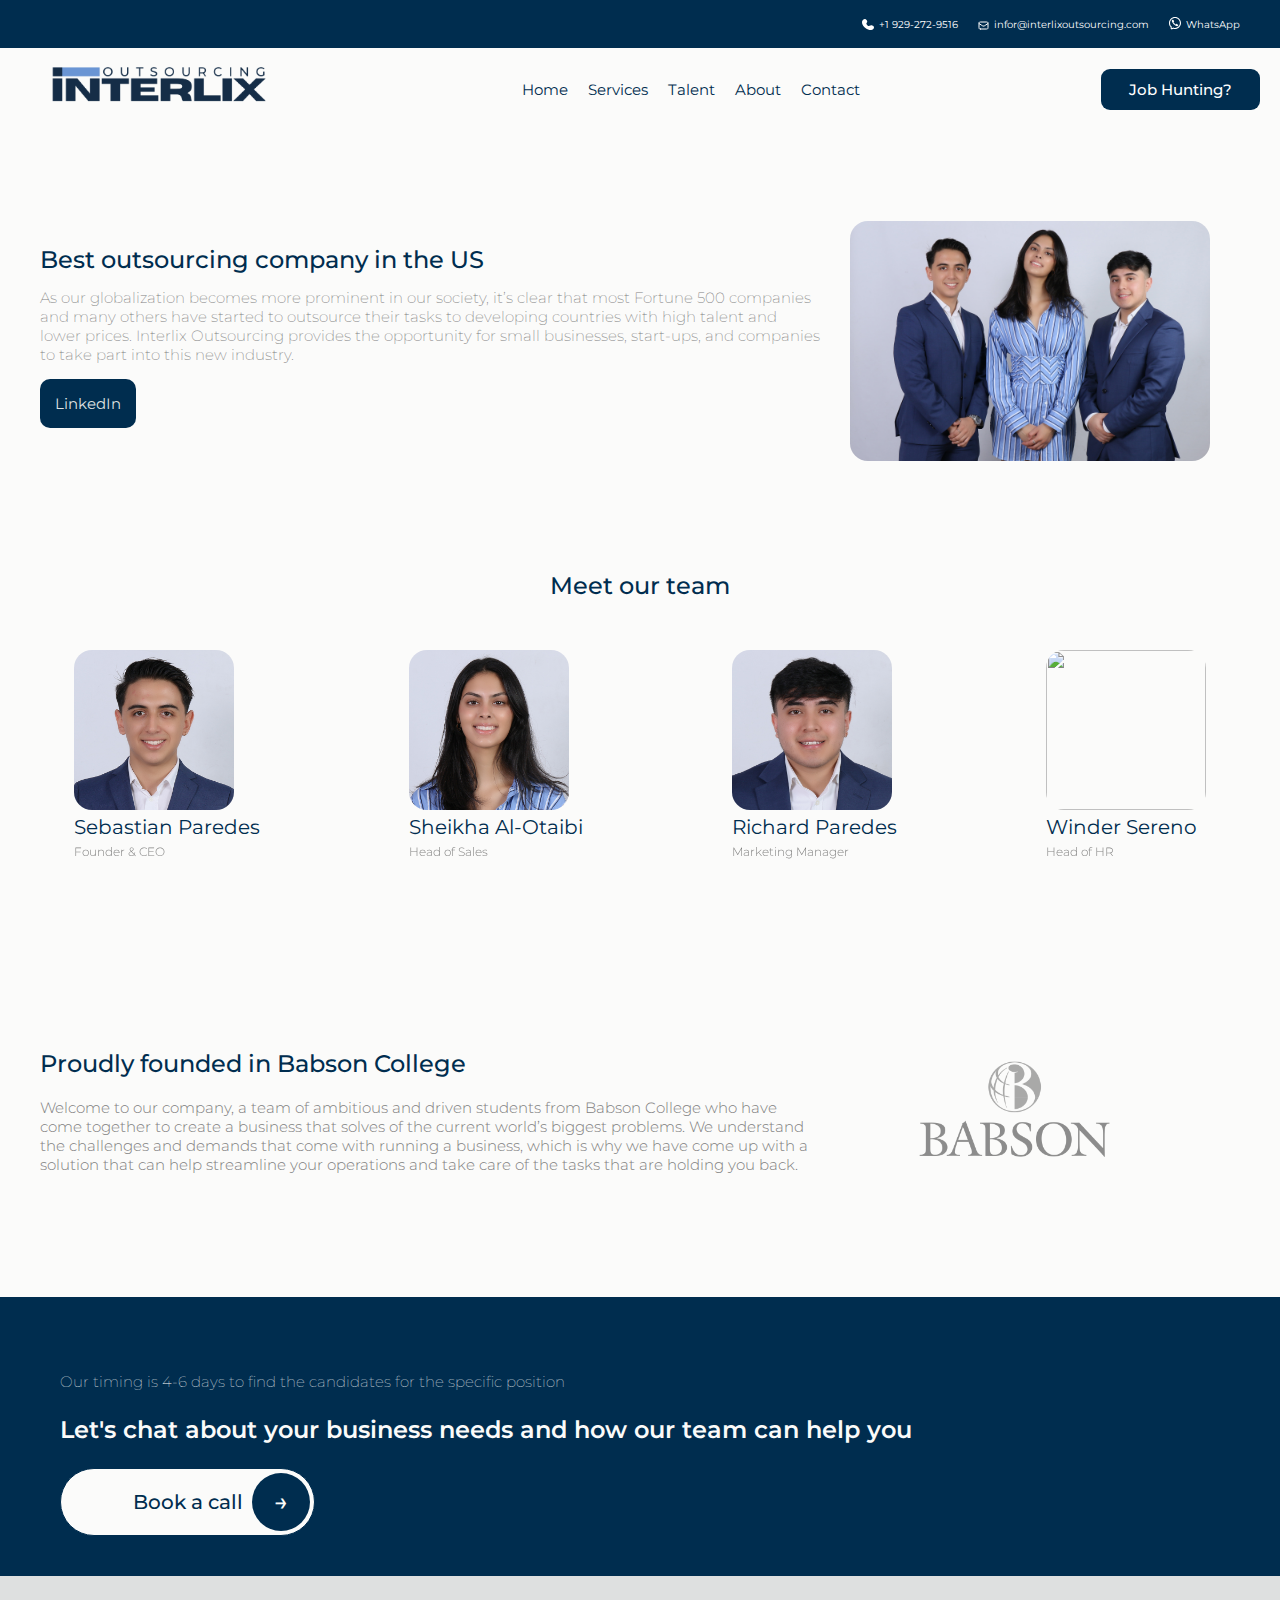
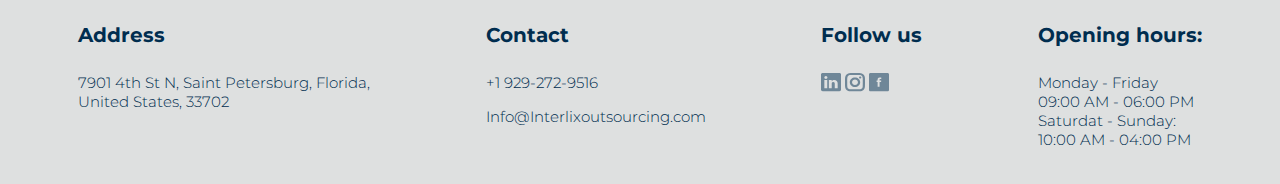
==== commit 959b077c: "updated and added the menu" ====
--- a/about.html
+++ b/about.html
@@ -55,6 +55,35 @@
     <a href="#" class="button">Job Hunting?</a>
 </div>
 </nav>
+
+<!-- MENU BUTTON -->
+<nav class="nav-button">
+    <button id="menuButton" class="menu-button">&#9776;</button>
+</nav>
+
+<div class="mega-menu" id="megaMenu">
+    <div class="mega-menu-information">
+        <div class="mega-menu-columns">
+            <div class="mega-menu-column">
+                <h3><a href="index.html">Home</a></h3>
+            </div>
+            <div class="mega-menu-column">
+                <h3><a href="services.html">Services</a></h3>
+            </div>
+            <div class="mega-menu-column">
+                <h3><a href="talent.html">Talent</a></h3>
+            </div>
+            <div class="mega-menu-column">
+                <h3><a href="about.html">About</a></h3>
+            </div>
+            <div class="mega-menu-column">
+                <h3><a href="contact.html">Contact</a></h3>
+            </div>
+        </div>        
+</div>
+</div>
+
+<!-- ABOUT SECTION -->
 
 <body>
 
@@ -167,5 +196,6 @@
         </div>
     </footer>
     
+    <script src="javascript/script.js"></script>
 </body>
 </html>--- a/css/mobile/about-mobile.css
+++ b/css/mobile/about-mobile.css
@@ -58,63 +58,109 @@
 /* NAVBAR 2 */
 
 .navbar-2 {
-    height: 83px;
-    display: flex;
-    justify-content: space-between;
-    align-items: center;
-    padding: 0 20px;
+display: none;
+}
+
+/* MEGA MENU  */
+
+.nav-button {
+    background-color: #002D4F;
+    position: fixed;
+    width: 100%;
+    height: 100px;
+    z-index: 100;
+}
+
+.menu-button {
+    background-color:#002D4F;
+    width: 80px;
+    height: 80px;
+    border-radius: 20px;
+    padding: 10px;
+    border: none;
+    font-size: 20px;
+    right: 20px;
+    top: 20px;
+    position: fixed;
+    color: #FBFBFA;
+    cursor: pointer;
+    z-index: 100;
+
+}
+
+.mega-menu {
+    position: fixed;
+    display: flex;
+    justify-content: center;
+    align-items: center;
+    width: 100%;
+    height: 100%;
+    background-color: #002D4F;
+    color: #FBFBFA;
     display: none;
-}
-
-.navbar-logo img {
-    width: 280px;
-    height: 51px;
-    display: none;
-}
-
-.navbar-buttons ul {
-    list-style: none;
-    display: flex;
-    align-items: center;
-    justify-content: space-between;
-    margin: 0;
-    padding: 0;
-    width: 500px;
-    display: none;
-}
-
-.navbar-buttons li {
-    margin-right: 20px;
-    display: none;
-}
-
-.navbar-buttons a {
+    z-index: 99;
+    box-sizing: border-box;
+    font-size: 18px;
+}
+
+.mega-menu-columns {
+    display: flex;
+    align-items: center;
+    flex-direction: column;
+    padding: 30px;
+    margin-top: 150px;
+}
+
+.mega-menu-column {
+    gap: 16px;
+    font-size: 18px;
+    display: flex;
+    align-items: center;
+    justify-content: center;
+    flex-direction: column;
+}
+
+.mega-menu-column a {
+    font-size: 30px;
+    font-weight: 400;
     text-decoration: none;
-    color: #002D4F;; 
-    font-family: Montserrat;
-    font-size: 15px;
-    font-weight: 400;
-    display: none;
-}
-
-.job-hunting-button .button {
-    width: 159px;
-    height: 41px;
-    background: #002D4F;
-    color: #FFF;
-    text-align: center;
-    font-family: Montserrat;
-    font-size: 15px;
-    display: flex;
-    font-weight: 500;
-    border-radius: 9px;
-    align-items: center;
-    justify-content: center;
-    text-decoration: none;
-    border: none;
-    cursor: pointer;
-    display: none;
-}
+    color: #FBFBFA;
+}
+
+.mega-menu.active {
+    display: block;
+}
+
+body.mega-menu-active .fixed-header {
+    background-color: transparent;
+    color: transparent;
+}
+
+.mega-menu-columns-footer {
+    display: flex;
+    align-items: flex-start;
+    gap: 60px;
+    padding: 200px;
+}
+
+body.mega-menu-active .fixed-header .search-button,
+body.mega-menu-active .fixed-header .login-button {
+    color: transparent;
+    visibility: hidden;
+}
+
+body.mega-menu-active .fixed-header .logo img,
+body.mega-menu.active .fixed-header .login-button,
+body.mega-menu-active .fixed-header .search-button img {
+    color: transparent;
+    visibility: hidden;
+}
+
+.menu-icon {
+    font-size: 40px;
+    font-weight: 100;
+}
+
 
 /* ABOUT SECTION */
 
--- a/css/about.css
+++ b/css/about.css
@@ -111,6 +111,16 @@
     cursor: pointer;
 }
 
+/* MEGA MENU  */
+
+.menu-button {
+    display: none;
+}
+    
+.mega-menu {
+    display: none;
+}
+
 /* ABOUT SECTION */
 
 .about-section {
@@ -136,6 +146,9 @@
     border-radius: 10px;
     padding: 15px;
     cursor: pointer;
+    font-weight: 400;
+    font-size: 15px;
+    text-decoration: none;
 }
 
 .about-content h3 {
@@ -149,6 +162,7 @@
     font-size: 15px;
     font-weight: 200;
     color: gray;
+    margin-top: -10px;
     max-width: 50rem;
 }
 
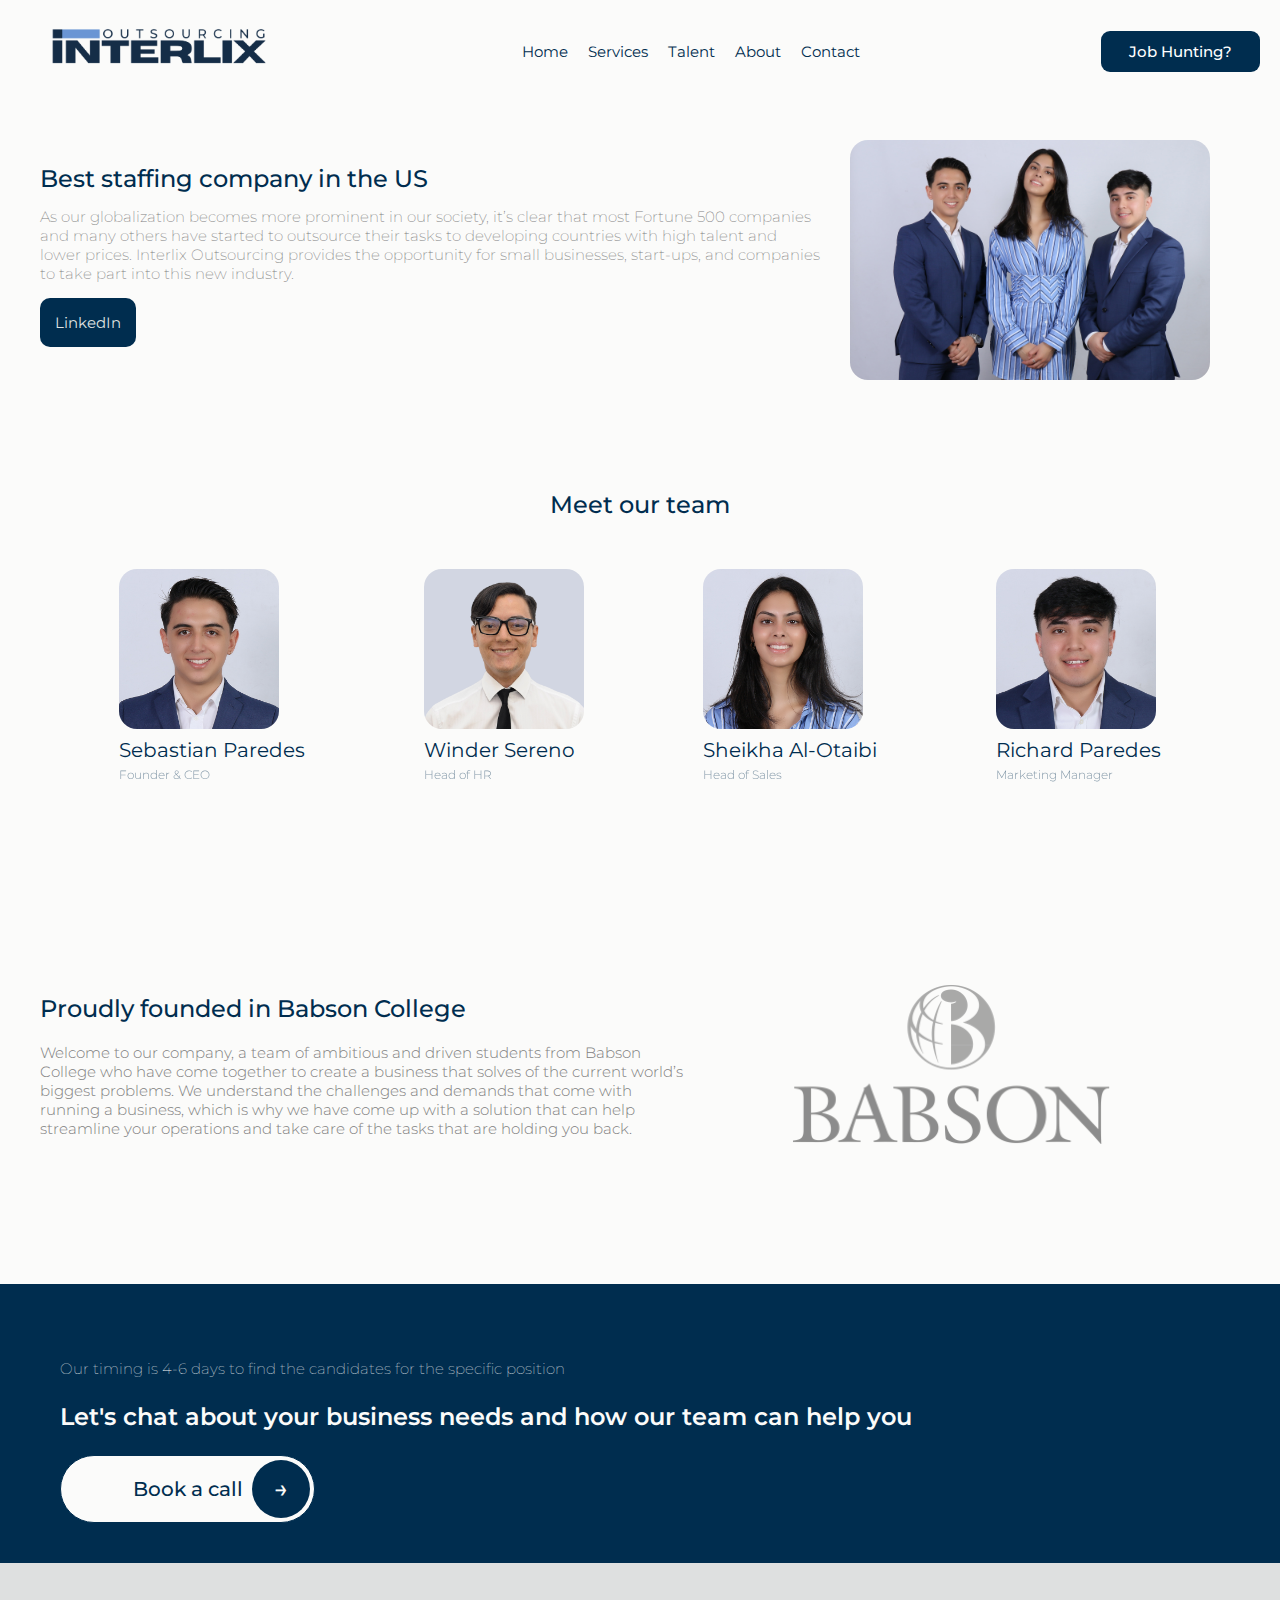
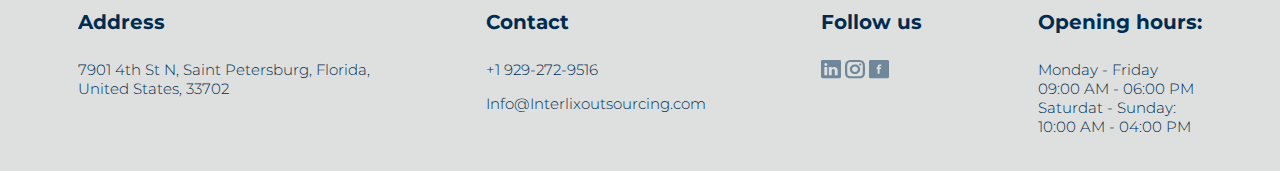
==== commit 2325667b: "last changes" ====
--- a/about.html
+++ b/about.html
@@ -89,7 +89,7 @@
 
     <div class="about-section">
         <div class="about-content">
-            <h3>Best outsourcing company in the US</h3>
+            <h3>Best staffing company in the US</h3>
             <p>As our globalization becomes more prominent in our society, it’s clear that most Fortune 500 companies and many others have started to outsource their tasks to developing countries with high talent and lower prices. Interlix Outsourcing provides the opportunity for small businesses, start-ups, and companies to take part into this new industry. </p>
             <a href="https://www.linkedin.com/company/interlix-outsourcing-boston/" target="_blank" class="about-button">LinkedIn</a>
         </div>
@@ -97,30 +97,44 @@
             <img src="assets/team.jpg">
         </div>
     </div>
+
+    <!-- MEET OUR TEAM -->
 
     <div class="meet-our-team">
         <h2>Meet our team</h2>
         <div class="profile-cards">
             <div class="profile-card">
-                <img src="assets/Sebastian.jpg">
-                <h4>Sebastian Paredes</h4>
-                <p>Founder & CEO</p>
-            </div>
-            <div class="profile-card">
-                <img src="assets/Sheikha.jpg">
-                <h4>Sheikha Al-Otaibi</h4>
-                <p>Head of Sales</p>
-            </div>
-            <div class="profile-card">
-                <img src="assets/Richard.jpg">
-                <h4>Richard Paredes</h4>
-                <p>Marketing Manager</p>
-            </div>
-            <div class="profile-card">
-                <img src="assets/Winder.png">
-                <h4>Winder Sereno</h4>
-                <p>Head of HR</p>
-            </div>
+                <a href="https://www.linkedin.com/in/sebastianparedes-interlix/">
+                  <img src="assets/Sebastian.jpg">
+                  <h4>Sebastian Paredes</h4>
+                  <p>Founder & CEO</p>
+                </a>
+              </div>
+              
+              <div class="profile-card">
+                <a href="https://www.linkedin.com/in/winder-sereno/">
+                  <img src="assets/Winder.png">
+                  <h4>Winder Sereno</h4>
+                  <p>Head of HR</p>
+                </a>
+              </div>
+              
+              <div class="profile-card">
+                <a href="https://www.linkedin.com/in/sheikha-al-otaibi/">
+                  <img src="assets/Sheikha.jpg">
+                  <h4>Sheikha Al-Otaibi</h4>
+                  <p>Head of Sales</p>
+                </a>
+              </div>
+              
+              <div class="profile-card">
+                <a href="https://www.linkedin.com/in/richard-paredes-0865351b2/">
+                  <img src="assets/Richard.jpg">
+                  <h4>Richard Paredes</h4>
+                  <p>Marketing Manager</p>
+                </a>
+              </div>
+              
         </div>
     </div>
 
--- a/css/mobile/about-mobile.css
+++ b/css/mobile/about-mobile.css
@@ -247,12 +247,20 @@
     justify-content: space-around;
     flex-direction: column;
     width: 100%;
+    gap: 30px;
 }
 
 .profile-card {
     display: flex;
     flex-direction: column;
-}
+    transition: transform 0.3s ease-in-out;
+  }
+  
+  .profile-card:hover {
+    transform: scale(1.1);
+  }
+  
+
 
 .profile-card img {
     height: 20rem;
@@ -294,7 +302,7 @@
 }
 
 .college-section img {
-    height: 6rem;
+    width: 150px;
     padding: 100px;
     margin-right: 30px;
     filter: grayscale(1);
@@ -419,4 +427,9 @@
 
 .footer-block a {
     text-decoration: none;
-}+}
+
+.profile-card a {
+    text-decoration: none;
+    color: #002D4F;
+  }--- a/css/about.css
+++ b/css/about.css
@@ -28,11 +28,7 @@
 /* NAVBAR 1 */
 
 .navbar-1 {
-    background: #002D4F;
-    height: 28px;
-    display: flex;
-    align-items: center;
-    justify-content: flex-end;
+display: none;
 }
 
 .nav-block {
@@ -59,7 +55,10 @@
     display: flex;
     justify-content: space-between;
     align-items: center;
-    padding: 0 20px;
+    width: 100%;
+    position: fixed;
+    z-index: 1000;
+    background-color: #FBFBFA;
 }
 
 .navbar-logo img {
@@ -104,6 +103,7 @@
     display: flex;
     font-weight: 500;
     border-radius: 9px;
+    margin-right: 40px;
     align-items: center;
     justify-content: center;
     text-decoration: none;
@@ -128,7 +128,7 @@
     align-items: flex-start;
     justify-content: center;
     flex-direction: row;
-    margin-top: 50px;
+    margin-top: 100px;
     padding: 40px;
 }
 
@@ -204,7 +204,7 @@
 .profile-cards {
     display: flex;
     align-items: center;
-    justify-content: space-around;
+    justify-content: space-evenly;
     flex-direction: row;
     width: 100%;
 }
@@ -212,13 +212,20 @@
 .profile-card {
     display: flex;
     flex-direction: column;
-}
+    transition: transform 0.3s ease-in-out;
+  }
+  
+  .profile-card:hover {
+    transform: scale(1.1);
+  }
+  
 
 .profile-card img {
     height: 10rem;
     width: 10rem;
     border-radius: 18px;
     cursor: pointer;
+    text-decoration: none;
 
 }
 
@@ -237,6 +244,11 @@
     font-weight: 300;
 }
 
+.profile-card a {
+    text-decoration: none;
+    color: #002D4F;
+}
+
 /* COLLEGE SECTION */
 
 .college-section {
@@ -254,7 +266,7 @@
 }
 
 .college-section img {
-    height: 6rem;
+    height: 10rem;
     padding: 100px;
     margin-right: 30px;
     filter: grayscale(1);
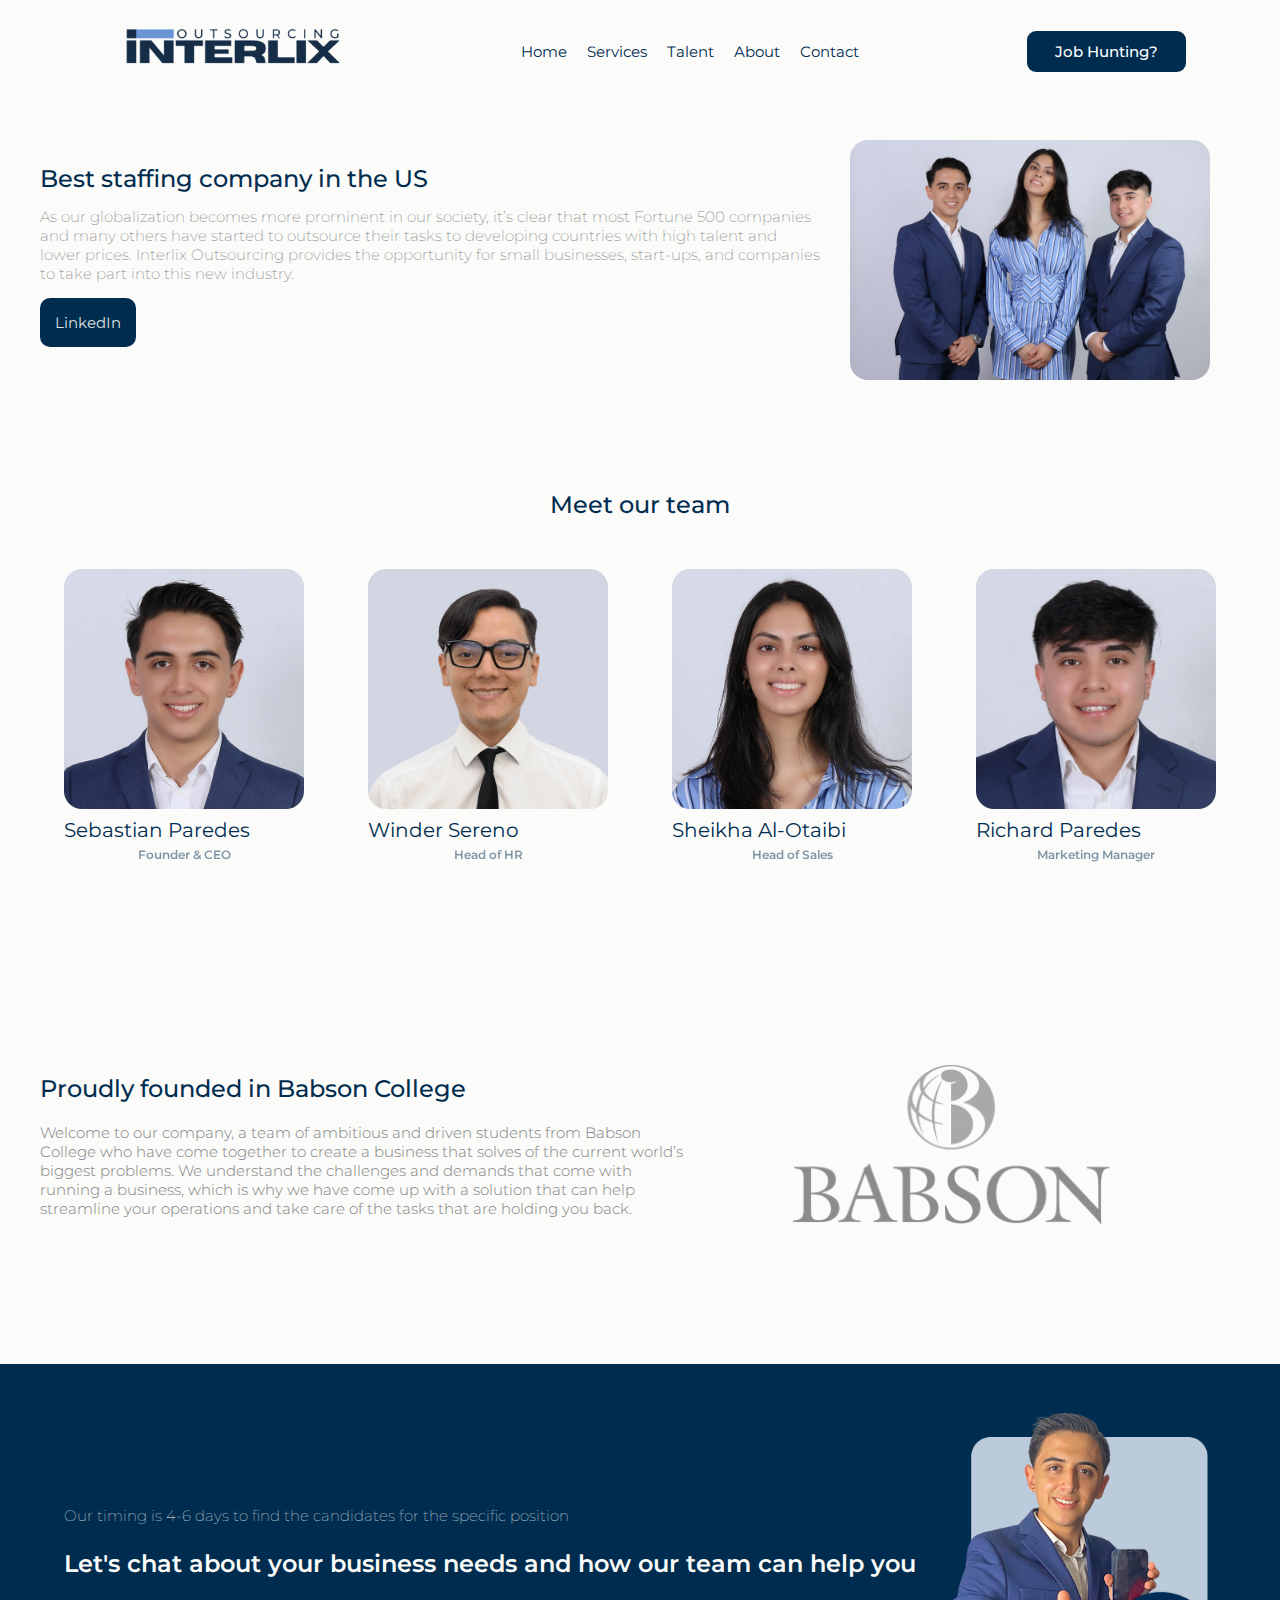
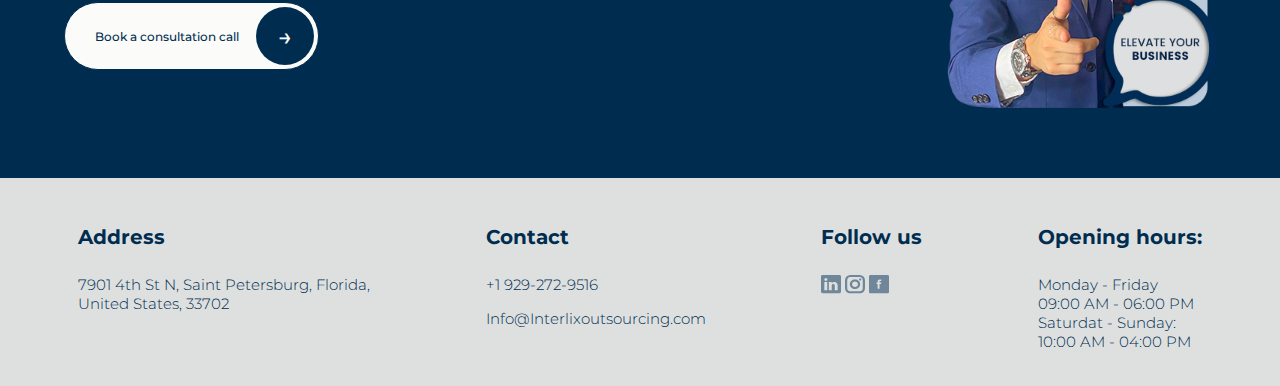
==== commit 2d1eed67: "finished all the edits" ====
--- a/about.html
+++ b/about.html
@@ -159,17 +159,22 @@
     </div>
 
 
-    <!-- CTA SECTION 2 -->
-
-<div class="cta-section-2">
-    <div class="cta-content-2">
-        <div class="cta-text-2">
-            <p>Our timing is 4-6 days to find the candidates for the specific position</p>
-            <h3>Let's chat about your business needs and how our team can help you</h3>
-        </div>        
-        <a href="contact.html" class="cta-button-2">Book a call</a>
-    </div>
-  </div>
+                    <!-- CTA SECTION 2 -->
+
+                    <div class="cta-section-2">
+                      <div class="cta-content-2">
+                          <div class="cta-text-2">
+                              <p>Our timing is 4-6 days to find the candidates for the specific position</p>
+                              <h3>Let's chat about your business needs and how our team can help you</h3>
+                          </div>        
+                          <a href="contact.html" class="cta-button-2">
+                              <p>Book a consultation call</p>
+                          </a>
+                      </div>
+                      <div class="Sebastian_photo">
+                          <img src="assets/CTA.png" width="300px">
+                      </div>
+                  </div>
 
     <footer class="footer">
         <div class="footer-block">
--- a/css/about.css
+++ b/css/about.css
@@ -53,7 +53,7 @@
 .navbar-2 {
     height: 83px;
     display: flex;
-    justify-content: space-between;
+    justify-content: space-around;
     align-items: center;
     width: 100%;
     position: fixed;
@@ -221,8 +221,8 @@
   
 
 .profile-card img {
-    height: 10rem;
-    width: 10rem;
+    height: 15rem;
+    width: 15rem;
     border-radius: 18px;
     cursor: pointer;
     text-decoration: none;
@@ -241,7 +241,8 @@
     font-size: 12px;
     margin-top: 5px;
     opacity: 0.5;
-    font-weight: 300;
+    text-align: center;
+    font-weight: 600;
 }
 
 .profile-card a {
@@ -297,6 +298,10 @@
     background-color: #002D4F;
     color: #FBFBFA;
     padding: 40px;
+    display: flex;
+    align-items: center;
+    justify-content: center;
+    flex-direction: row;
 }
 
 .cta-content-2 {
@@ -330,17 +335,28 @@
     border: 1px solid #002D4F;
     background: #FBFBFA;
     color: #002D4F;
+    font-weight: 400;
     text-align: center;
     font-family: Montserrat;
     font-size: 20px;
     font-weight: 500;
     display: flex;
     align-items: center;
-    justify-content: center;
+    justify-content: flex-start;
     text-decoration: none;
     cursor: pointer;
     position: relative;
 }
+
+.cta-button-2 p {
+    display: flex;
+    width: 100%;
+    font-size: 12px;
+    margin-left: 30px;
+    align-items: center;
+    justify-content: flex-start;
+}
+
 
 .cta-button-2::after {
     content: "\2192";
